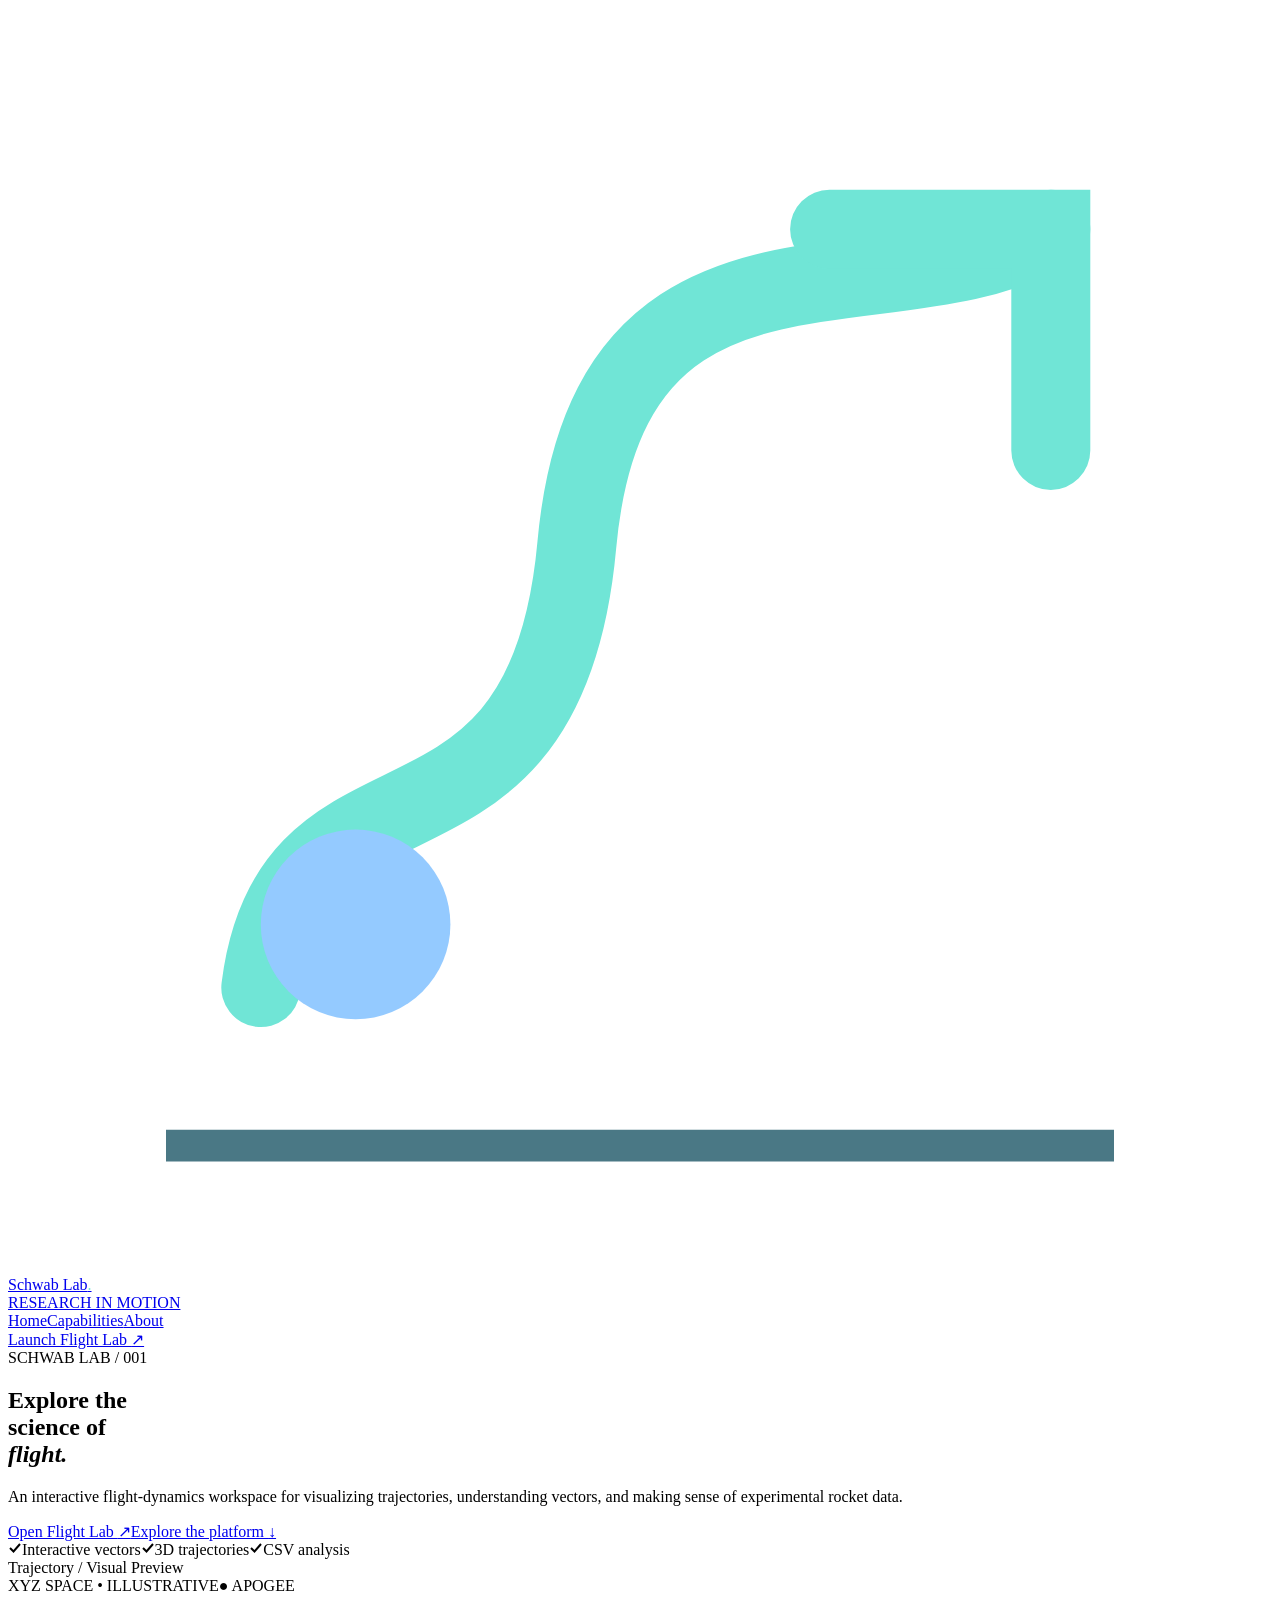
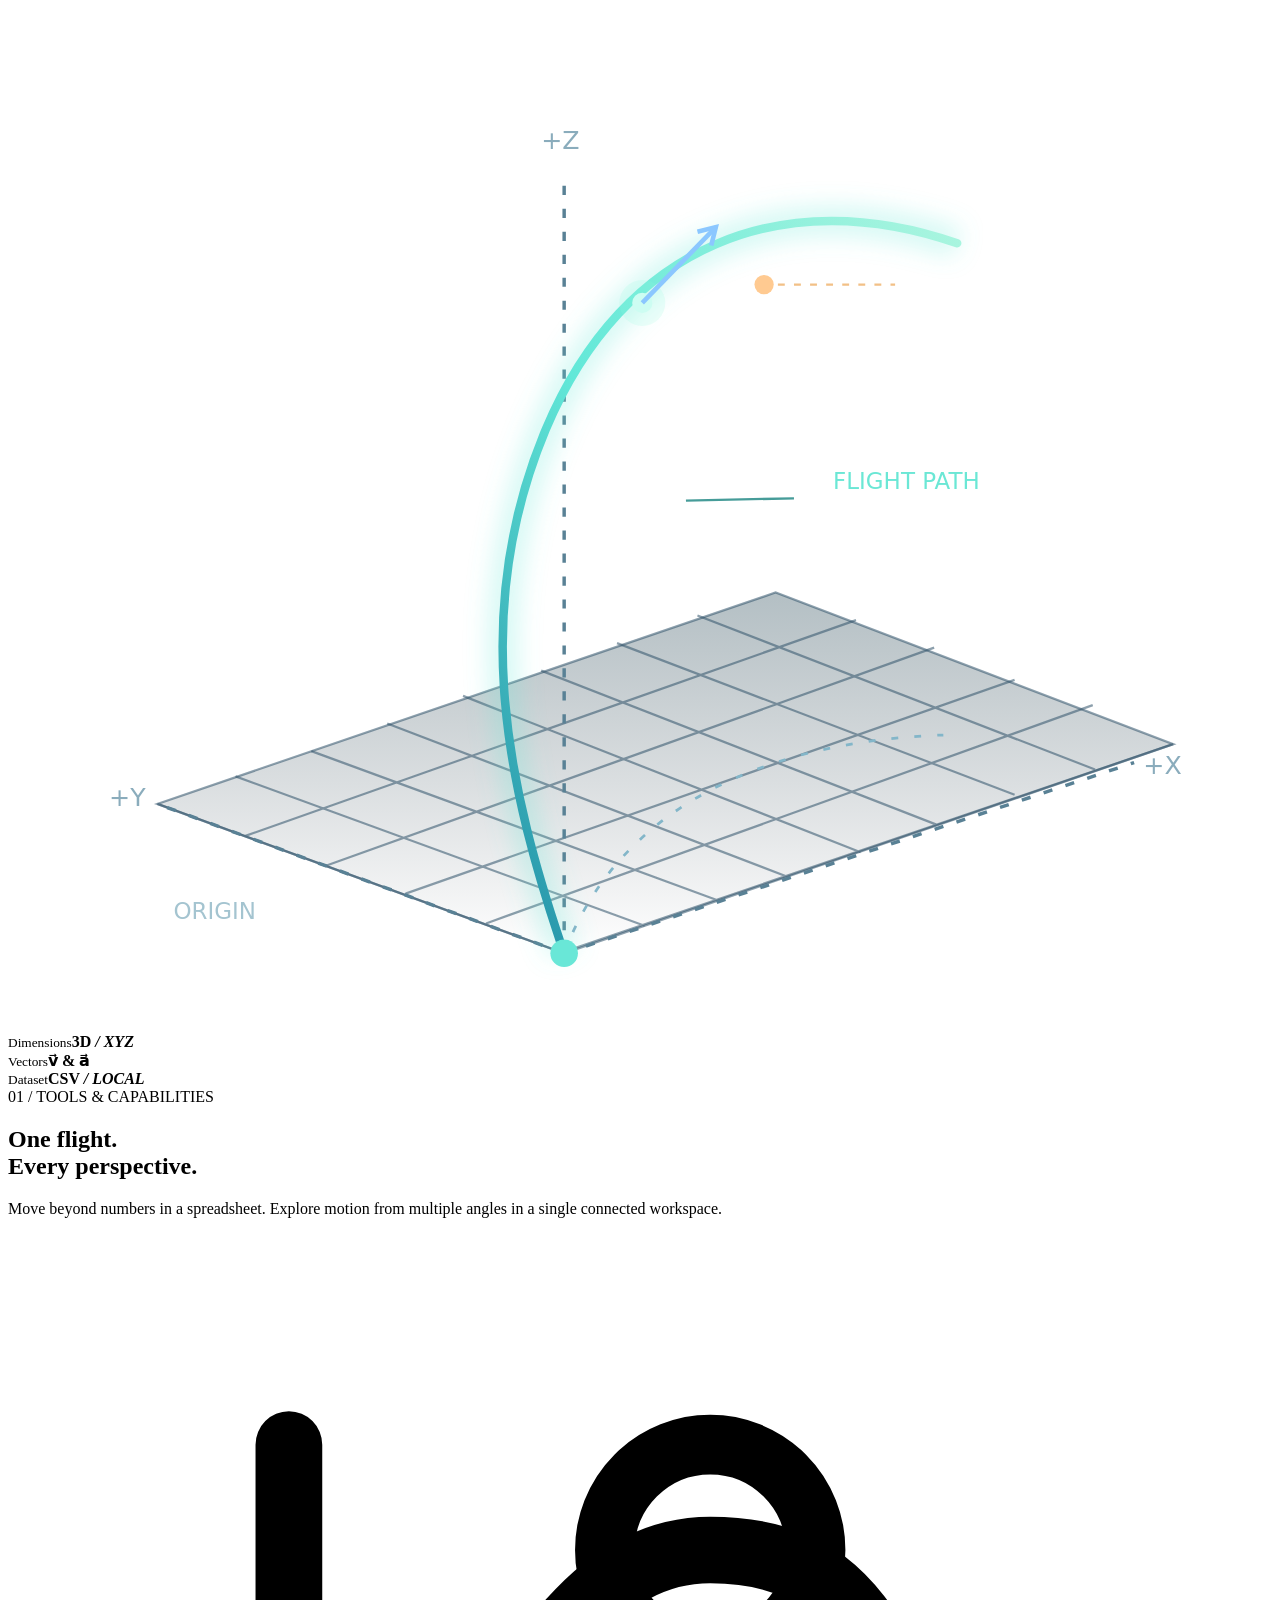
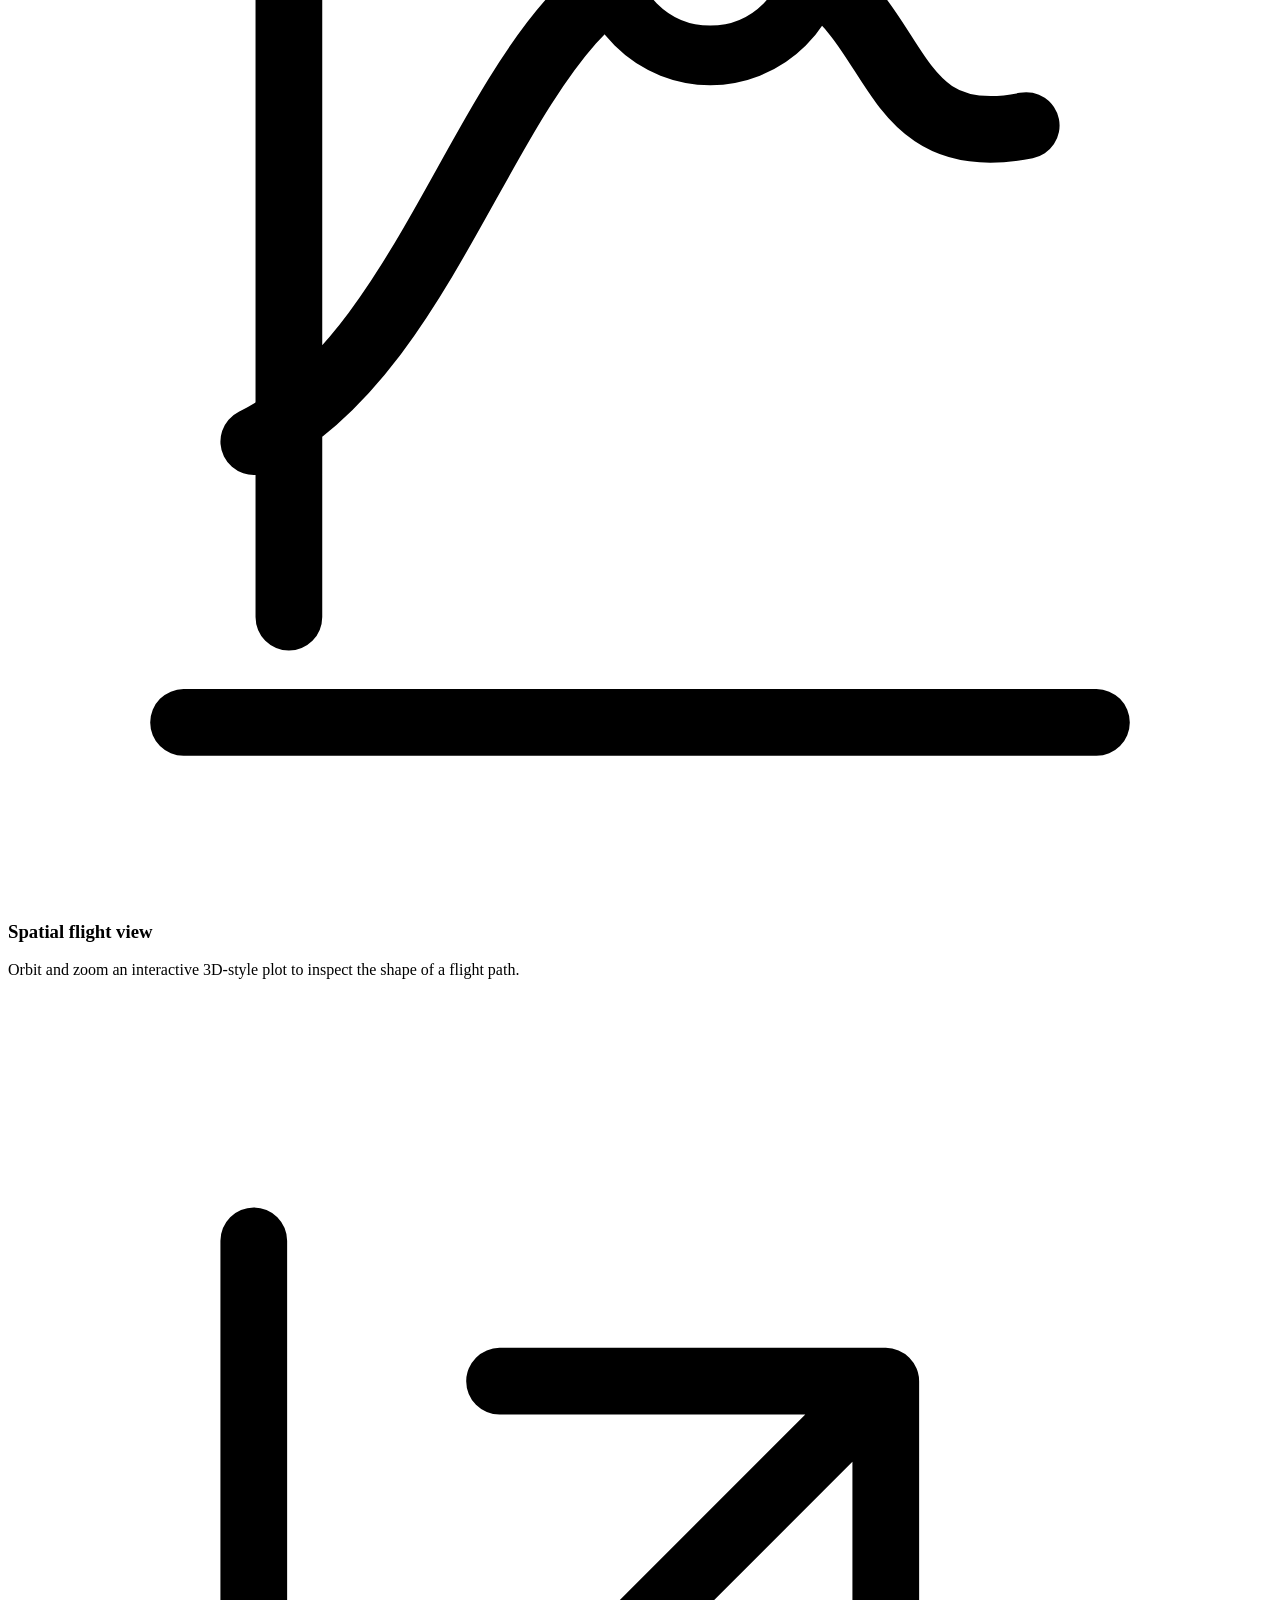
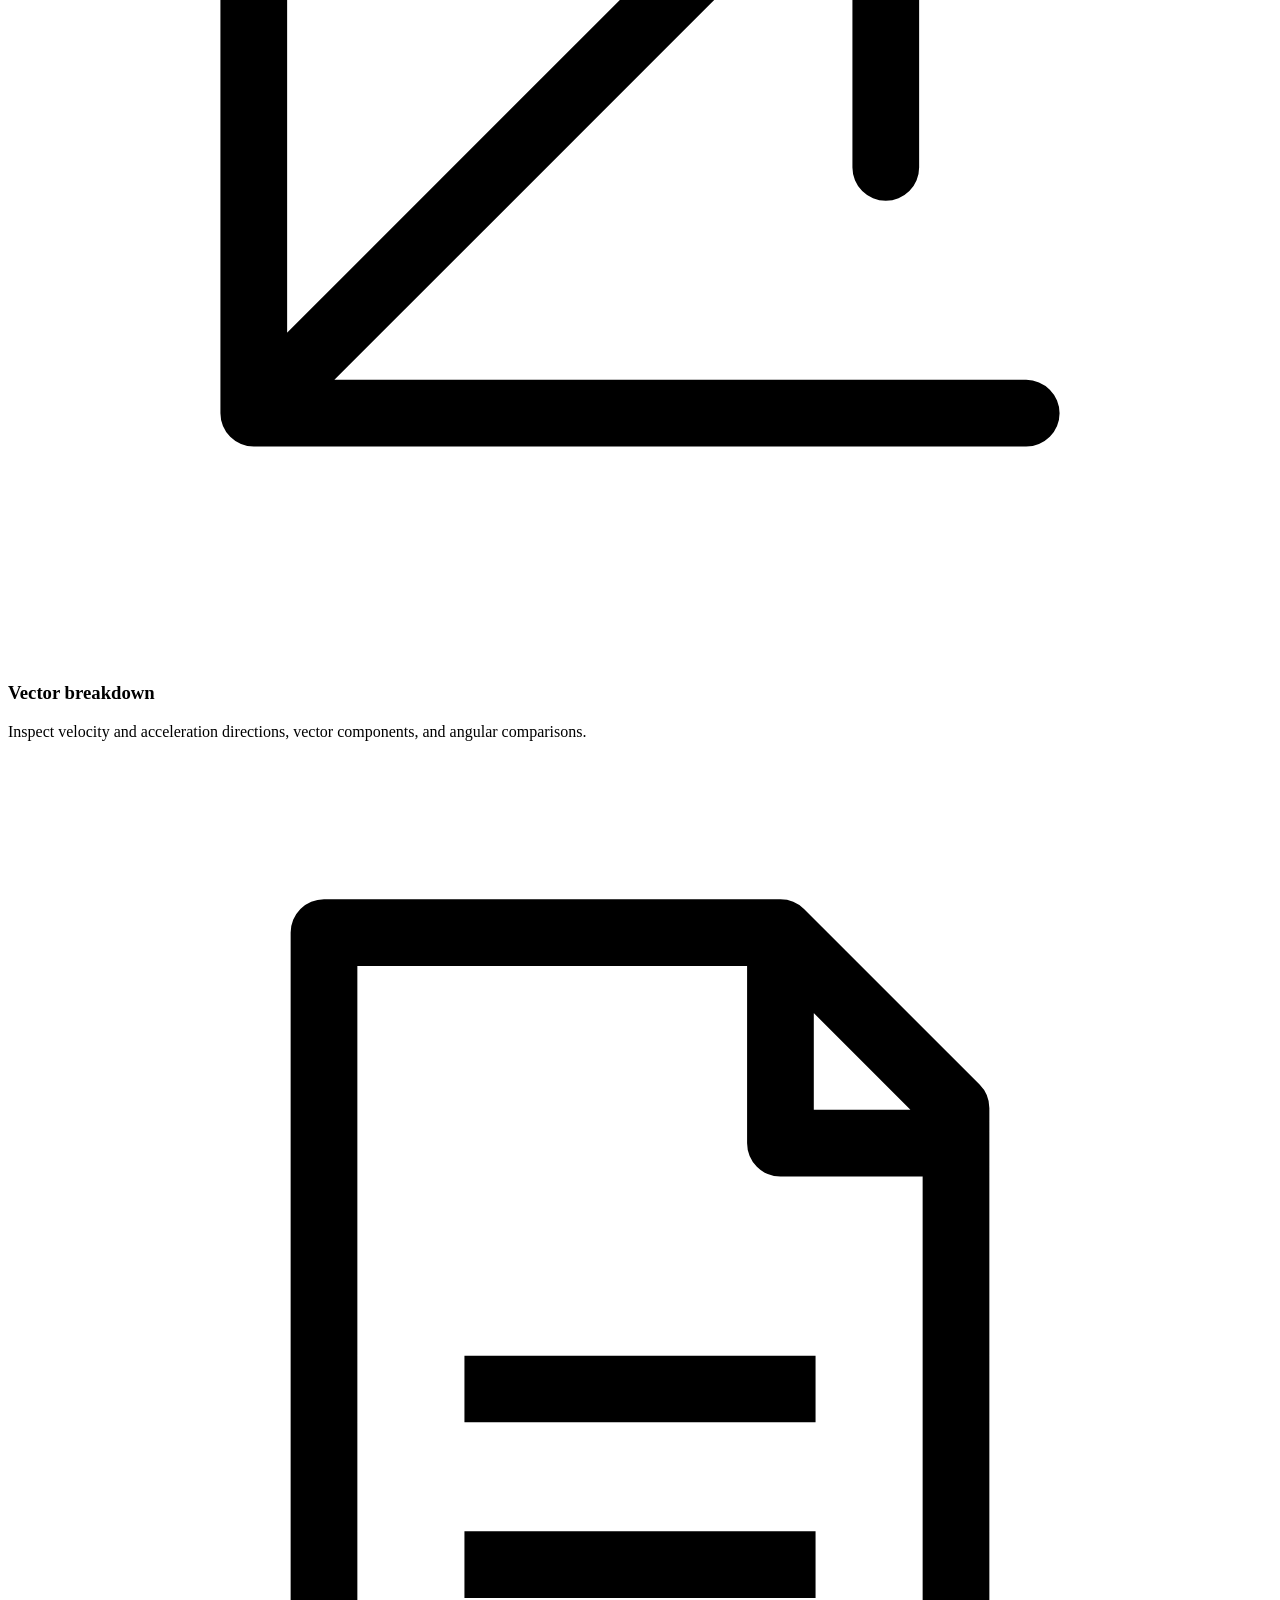
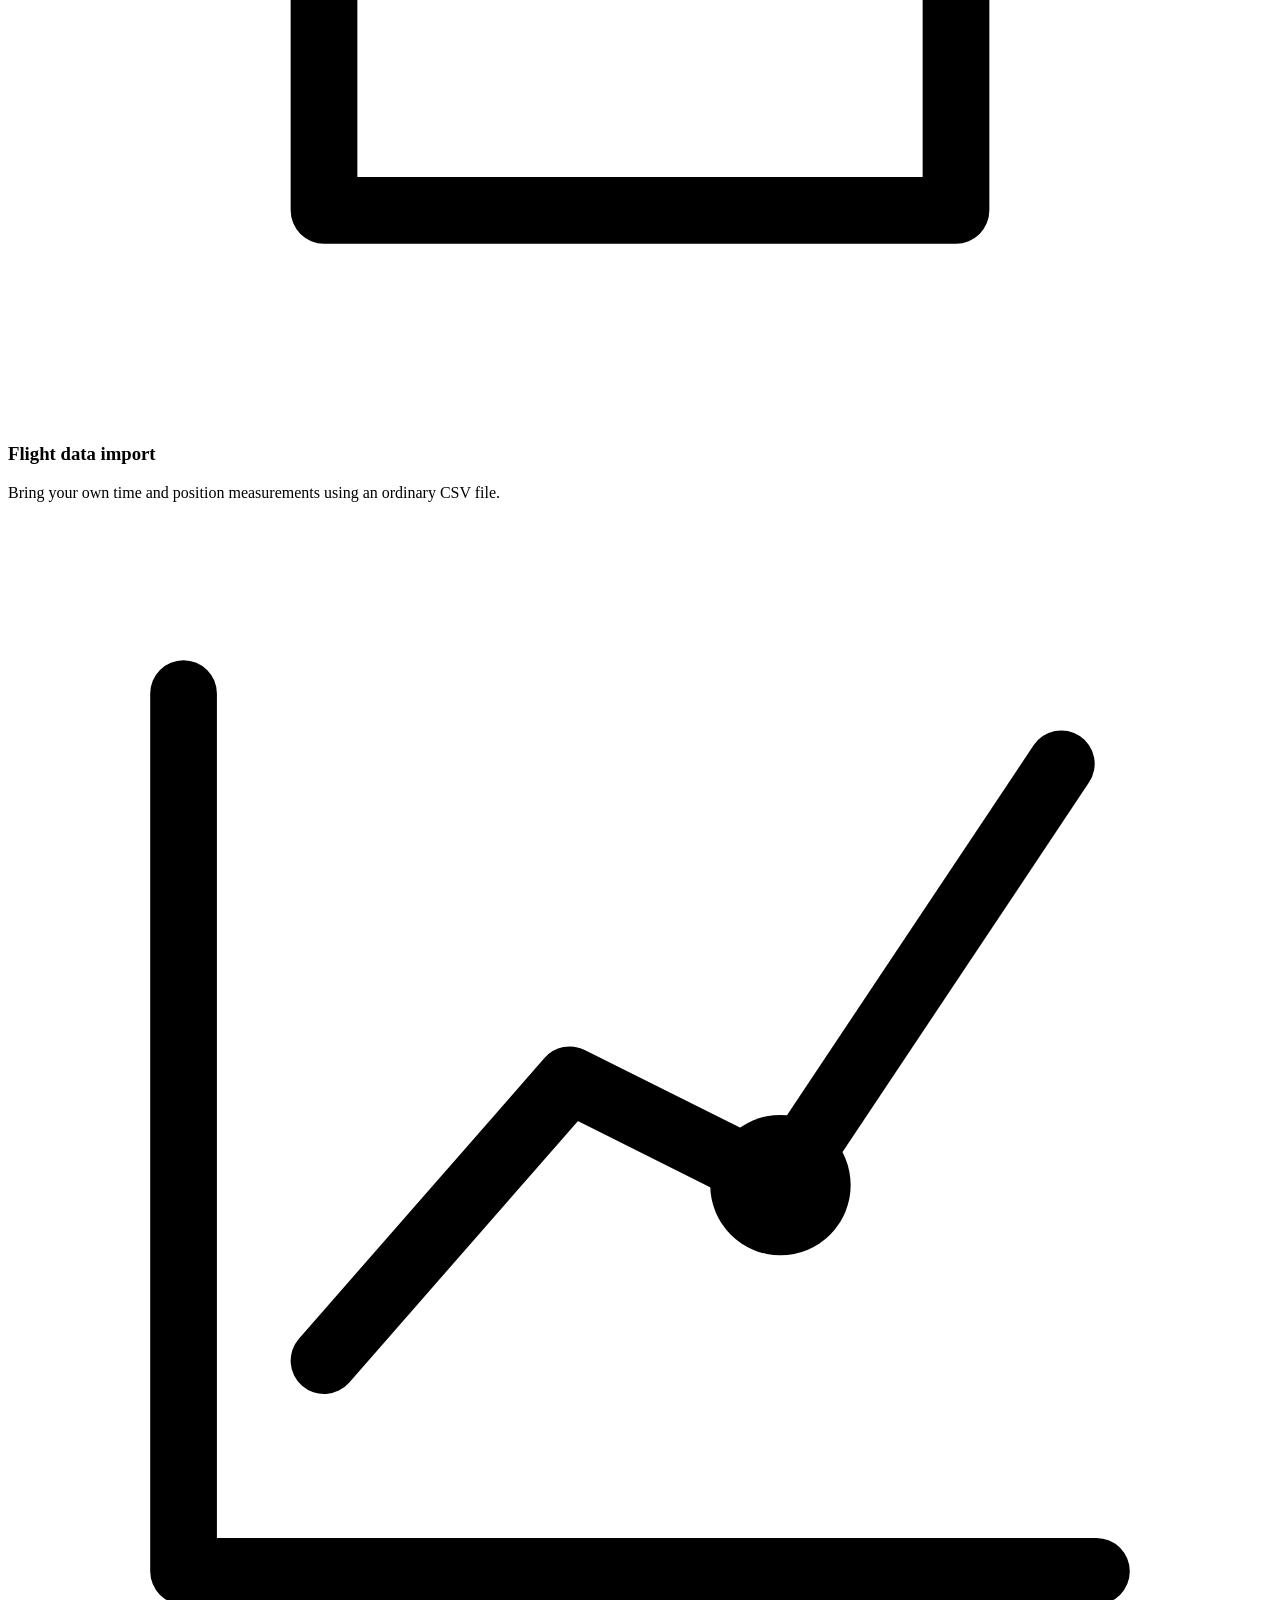
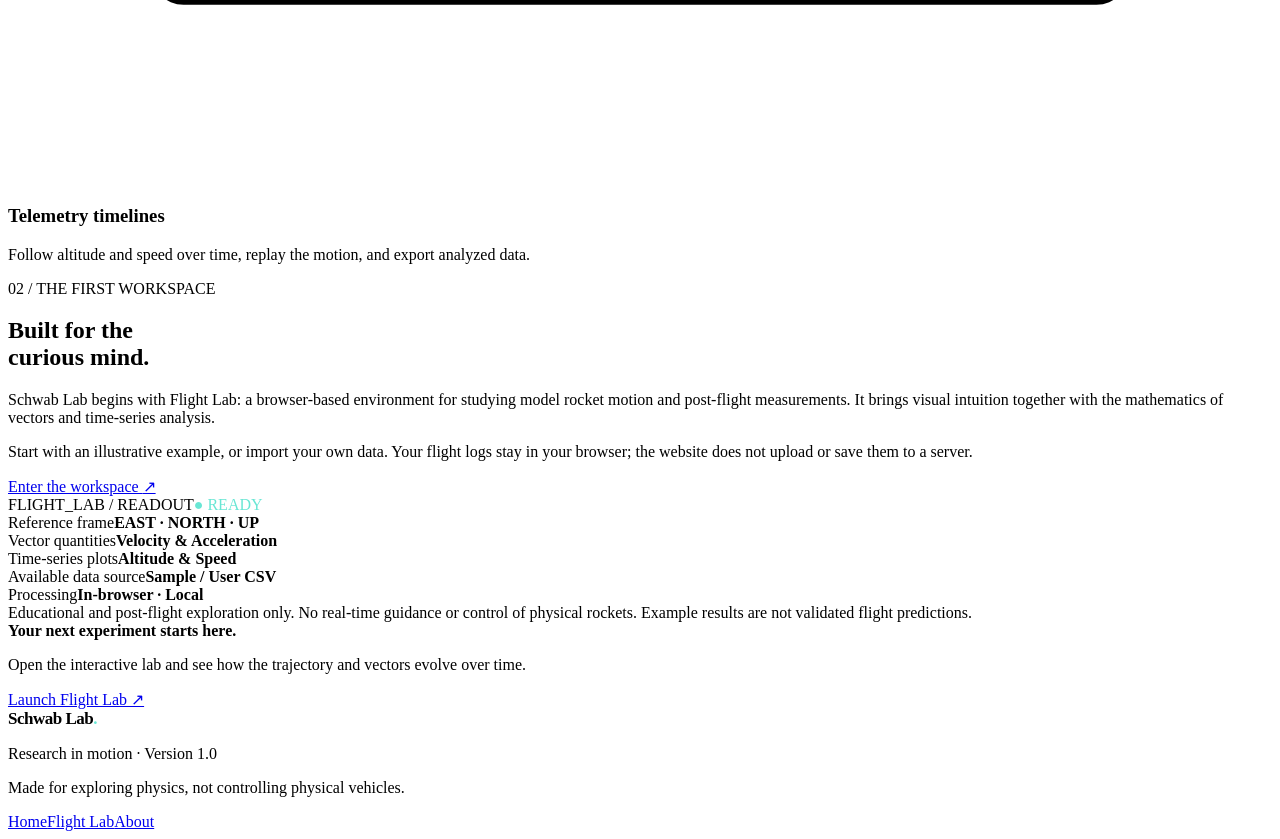
==== index.html @ 9c58c927 "Initialize Schwab Lab website" ====
<!doctype html>
<html lang="en">
<head>
<meta charset="utf-8">
<meta name="viewport" content="width=device-width, initial-scale=1">
<meta name="theme-color" content="#080f1a">
<meta name="description" content="Schwab Lab is an interactive, browser-based workspace for exploring rocket trajectories, vector analysis, and flight data.">
<title>Schwab Lab — Research in Motion</title>
<link rel="stylesheet" href="assets/css/home.css">
<link rel="icon" type="image/svg+xml" href="assets/icons/favicon.svg">
</head>
<body>
<header class="site-nav"><div class="wrap nav-inner">
<a class="brand" href="index.html" aria-label="Schwab Lab home"><span class="mark"><svg viewBox="0 0 40 40" aria-hidden="true" fill="none"><path d="M8 31 C9 23,17 28,18 17 S28 10,33 7" stroke="#70e5d6" stroke-width="2.5" stroke-linecap="round"/><path d="M26 7h7v7" stroke="#70e5d6" stroke-width="2.5" stroke-linecap="round"/><circle cx="11" cy="29" r="3" fill="#94caff"/><path d="M5 36h30" stroke="#4a7885" stroke-width="1"/></svg></span><span><div class="brand-name">Schwab Lab<span style="color:#6fe2d7">.</span></div><div class="brand-tag">RESEARCH IN MOTION</div></span></a>
<nav class="navlinks" aria-label="Main navigation"><a href="index.html" class="active" aria-current="page">Home</a><a href="#features">Capabilities</a><a href="#about">About</a></nav>
<a class="btn btn-primary navcta" href="lab.html">Launch Flight Lab <span aria-hidden="true">↗</span></a>
</div></header>
<main>
<section class="wrap hero">
<div><div class="overline">SCHWAB LAB / 001</div><h1>Explore the<br>science of<br><em>flight.</em></h1><p class="lead">An interactive flight-dynamics workspace for visualizing trajectories, understanding vectors, and making sense of experimental rocket data.</p><div class="hero-actions"><a class="btn btn-primary" href="lab.html">Open Flight Lab <span aria-hidden="true">↗</span></a><a class="btn btn-secondary" href="#features">Explore the platform <span aria-hidden="true">↓</span></a></div><div class="microline"><span><svg width="14" height="14" viewBox="0 0 14 14" fill="none" aria-hidden="true"><path d="m2 7 3.5 3.5L12 3" stroke="currentColor" stroke-width="2"/></svg>Interactive vectors</span><span><svg width="14" height="14" viewBox="0 0 14 14" fill="none" aria-hidden="true"><path d="m2 7 3.5 3.5L12 3" stroke="currentColor" stroke-width="2"/></svg>3D trajectories</span><span><svg width="14" height="14" viewBox="0 0 14 14" fill="none" aria-hidden="true"><path d="m2 7 3.5 3.5L12 3" stroke="currentColor" stroke-width="2"/></svg>CSV analysis</span></div></div>
<div style="position:relative"><div class="viz-outline"></div><div class="viz-card"><div class="viz-top"><span>Trajectory / Visual Preview</span><span class="lights" aria-label="Illustration"><i></i><i></i><i></i></span></div>
<div class="viz-stage"><span class="stage-label">XYZ SPACE • ILLUSTRATIVE</span><span class="apogee-flag">● APOGEE</span>
<svg viewBox="0 0 550 450" role="img" aria-label="Illustrative 3D-style rocket trajectory plotted above an isometric grid">
<defs><linearGradient id="track" x1="0" y1="1" x2="1" y2="0"><stop stop-color="#218da6"/><stop offset=".47" stop-color="#62e8d8"/><stop offset="1" stop-color="#aaf5df"/></linearGradient><linearGradient id="fade" x1="0" y1="0" x2="0" y2="1"><stop stop-color="#133847" stop-opacity=".32"/><stop offset="1" stop-color="#071723" stop-opacity="0"/></linearGradient><filter id="glow"><feGaussianBlur stdDeviation="5"/></filter></defs>
<g stroke="#31536a" stroke-opacity=".55" stroke-width="1"><path d="M65 352 242 417 507 326 334 260Z" fill="url(#fade)"/><path d="M103 366 369 272M138 379 403 284M173 391 438 298M208 404 472 309M240 417 507 326M65 352 242 417M99 340 277 405M132 329 309 394M165 317 340 384M198 305 371 373M232 294 404 361M265 282 438 348M300 270 473 337"/></g>
<g fill="none" stroke-width="1.5" stroke-dasharray="4 6"><path d="M242 417V78" stroke="#598195"/><path d="M242 417 490 334" stroke="#598195"/><path d="M242 417 65 352" stroke="#598195"/></g><g fill="#8aacbc" font-size="11" font-family="system-ui"><text x="232" y="67">+Z</text><text x="494" y="339">+X</text><text x="44" y="353">+Y</text></g>
<path d="M242 417 C218 347,200 270,234 189 S338 82,413 108" fill="none" stroke="#65e7d5" stroke-opacity=".27" stroke-width="13" filter="url(#glow)"/><path id="flight-path" d="M242 417 C218 347,200 270,234 189 S338 82,413 108" fill="none" stroke="url(#track)" stroke-width="3.7" stroke-linecap="round"/><path d="M242 417 C263 360,320 325,407 322" fill="none" stroke="#83b6c9" stroke-dasharray="3 7" stroke-width="1.2"/><circle cx="242" cy="417" r="6" fill="#69e7d7"/>
<path d="M328 126 386 126" stroke="#f2c086" stroke-dasharray="3 4"/><circle cx="329" cy="126" r="4.2" fill="#ffca91"/>
<g class="pulse"><circle cx="276" cy="134" r="10" fill="#8ef5db" fill-opacity=".17"/><circle cx="276" cy="134" r="4.4" fill="#cdfdf2"/><path d="M276 134 308 101" stroke="#8bc7ff" stroke-width="2"/><path d="m300 103 8 -2 -2 8" fill="none" stroke="#8bc7ff" stroke-width="2"/></g>
<g font-family="system-ui" fill="#a4c4d0" font-size="10"><text x="72" y="402">ORIGIN</text><text x="359" y="215" fill="#6be7d5">FLIGHT PATH</text><path d="M342 219 295 220" stroke="#469c99" stroke-width="1"/></g>
</svg></div><div class="viz-bottom"><div class="viz-stat"><small>Dimensions</small><strong>3D <i>/ XYZ</i></strong></div><div class="viz-stat"><small>Vectors</small><strong>v⃗ &amp; a⃗</strong></div><div class="viz-stat"><small>Dataset</small><strong>CSV <i>/ LOCAL</i></strong></div></div></div></div>
</section>
<section class="features" id="features"><div class="wrap"><div class="section-head"><div><span class="kicker">01 / TOOLS & CAPABILITIES</span><h2>One flight.<br>Every perspective.</h2></div><p class="section-explain">Move beyond numbers in a spreadsheet. Explore motion from multiple angles in a single connected workspace.</p></div>
<div class="feature-grid">
<article class="feature"><svg viewBox="0 0 36 36" fill="none" aria-hidden="true"><path d="M5 31h26M8 28V6M7 23c6-3 7-14 13-14s4 6 9 5" stroke="currentColor" stroke-width="1.9" stroke-linecap="round"/><circle cx="20" cy="9" r="3" stroke="currentColor" stroke-width="1.7"/></svg><h3>Spatial flight view</h3><p>Orbit and zoom an interactive 3D-style plot to inspect the shape of a flight path.</p></article>
<article class="feature"><svg viewBox="0 0 36 36" fill="none" aria-hidden="true"><path d="M7 29 25 11m0 0v11m0-11H14M7 7v22h22" stroke="currentColor" stroke-width="1.9" stroke-linecap="round" stroke-linejoin="round"/></svg><h3>Vector breakdown</h3><p>Inspect velocity and acceleration directions, vector components, and angular comparisons.</p></article>
<article class="feature"><svg viewBox="0 0 36 36" fill="none" aria-hidden="true"><path d="M9 5h13l5 5v20H9zM22 5v6h5M13 18h10M13 23h10" stroke="currentColor" stroke-width="1.9" stroke-linejoin="round"/></svg><h3>Flight data import</h3><p>Bring your own time and position measurements using an ordinary CSV file.</p></article>
<article class="feature"><svg viewBox="0 0 36 36" fill="none" aria-hidden="true"><path d="M5 30V5m0 25h26M9 24l7-8 6 3 8-12" stroke="currentColor" stroke-width="1.9" stroke-linecap="round" stroke-linejoin="round"/><circle cx="22" cy="19" r="2" fill="currentColor"/></svg><h3>Telemetry timelines</h3><p>Follow altitude and speed over time, replay the motion, and export analyzed data.</p></article>
</div></div></section>
<section class="module" id="about"><div class="wrap module-inner"><div><span class="kicker">02 / THE FIRST WORKSPACE</span><h2>Built for the<br>curious mind.</h2><p>Schwab Lab begins with Flight Lab: a browser-based environment for studying model rocket motion and post-flight measurements. It brings visual intuition together with the mathematics of vectors and time-series analysis.</p><p>Start with an illustrative example, or import your own data. Your flight logs stay in your browser; the website does not upload or save them to a server.</p><a class="btn btn-primary" href="lab.html">Enter the workspace <span aria-hidden="true">↗</span></a></div><div class="codecard"><div class="codehead"><span>FLIGHT_LAB / READOUT</span><span style="color:#69e6d4">● READY</span></div><div class="code-body"><div class="code-row"><span>Reference frame</span><b>EAST · NORTH · UP</b></div><div class="code-row"><span>Vector quantities</span><b class="blue">Velocity &amp; Acceleration</b></div><div class="code-row"><span>Time-series plots</span><b class="cyan">Altitude &amp; Speed</b></div><div class="code-row"><span>Available data source</span><b>Sample / User CSV</b></div><div class="code-row"><span>Processing</span><b>In-browser · Local</b></div><div class="tiny">Educational and post-flight exploration only. No real-time guidance or control of physical rockets. Example results are not validated flight predictions.</div></div></div></div></section>
<div class="wrap"><div class="banner"><div><strong>Your next experiment starts here.</strong><p>Open the interactive lab and see how the trajectory and vectors evolve over time.</p></div><a href="lab.html" class="btn btn-primary">Launch Flight Lab ↗</a></div></div>
</main>
<footer class="footer"><div class="wrap foot-inner"><div><div style="font-size:17px;font-weight:850;letter-spacing:-.5px">Schwab Lab<span style="color:#67e9d7">.</span></div><p>Research in motion · Version 1.0</p><p>Made for exploring physics, not controlling physical vehicles.</p></div><div class="foot-links"><a href="index.html">Home</a><a href="lab.html">Flight Lab</a><a href="#about">About</a></div></div></footer>
</body>
</html>
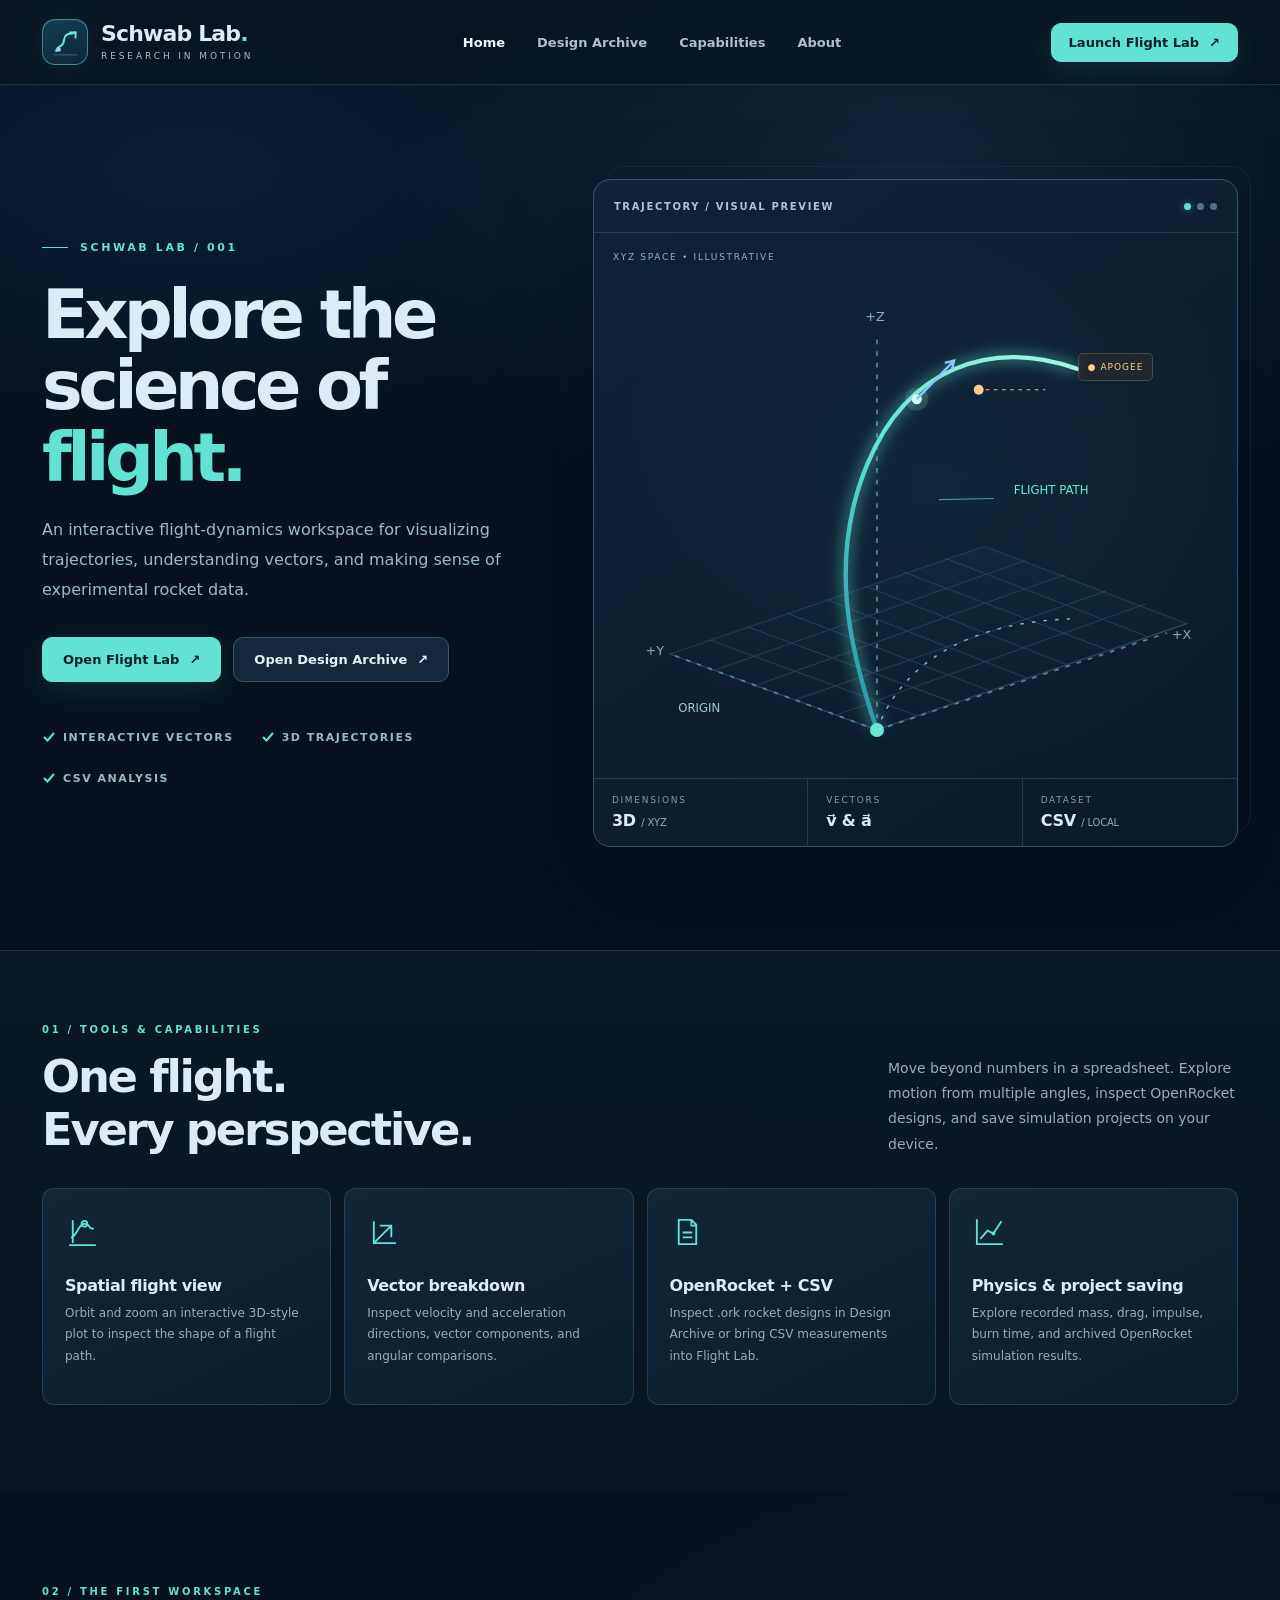
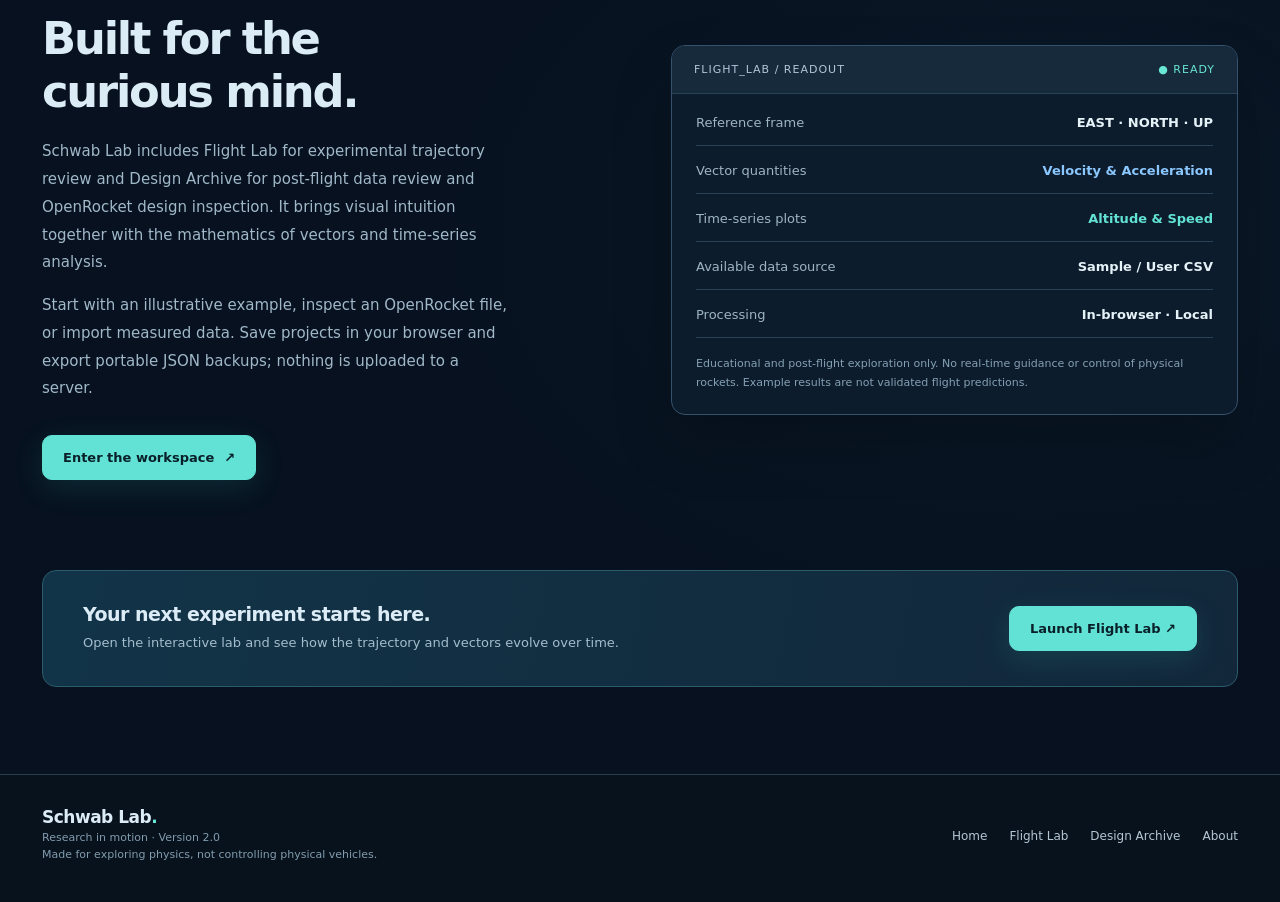
==== commit 7ced4af9: "Integrate Design Archive and local flight saves: index.html" ====
--- a/index.html
+++ b/index.html
@@ -12,12 +12,12 @@
 <body>
 <header class="site-nav"><div class="wrap nav-inner">
 <a class="brand" href="index.html" aria-label="Schwab Lab home"><span class="mark"><svg viewBox="0 0 40 40" aria-hidden="true" fill="none"><path d="M8 31 C9 23,17 28,18 17 S28 10,33 7" stroke="#70e5d6" stroke-width="2.5" stroke-linecap="round"/><path d="M26 7h7v7" stroke="#70e5d6" stroke-width="2.5" stroke-linecap="round"/><circle cx="11" cy="29" r="3" fill="#94caff"/><path d="M5 36h30" stroke="#4a7885" stroke-width="1"/></svg></span><span><div class="brand-name">Schwab Lab<span style="color:#6fe2d7">.</span></div><div class="brand-tag">RESEARCH IN MOTION</div></span></a>
-<nav class="navlinks" aria-label="Main navigation"><a href="index.html" class="active" aria-current="page">Home</a><a href="#features">Capabilities</a><a href="#about">About</a></nav>
+<nav class="navlinks" aria-label="Main navigation"><a href="index.html" class="active" aria-current="page">Home</a><a href="physics.html">Design Archive</a><a href="#features">Capabilities</a><a href="#about">About</a></nav>
 <a class="btn btn-primary navcta" href="lab.html">Launch Flight Lab <span aria-hidden="true">↗</span></a>
 </div></header>
 <main>
 <section class="wrap hero">
-<div><div class="overline">SCHWAB LAB / 001</div><h1>Explore the<br>science of<br><em>flight.</em></h1><p class="lead">An interactive flight-dynamics workspace for visualizing trajectories, understanding vectors, and making sense of experimental rocket data.</p><div class="hero-actions"><a class="btn btn-primary" href="lab.html">Open Flight Lab <span aria-hidden="true">↗</span></a><a class="btn btn-secondary" href="#features">Explore the platform <span aria-hidden="true">↓</span></a></div><div class="microline"><span><svg width="14" height="14" viewBox="0 0 14 14" fill="none" aria-hidden="true"><path d="m2 7 3.5 3.5L12 3" stroke="currentColor" stroke-width="2"/></svg>Interactive vectors</span><span><svg width="14" height="14" viewBox="0 0 14 14" fill="none" aria-hidden="true"><path d="m2 7 3.5 3.5L12 3" stroke="currentColor" stroke-width="2"/></svg>3D trajectories</span><span><svg width="14" height="14" viewBox="0 0 14 14" fill="none" aria-hidden="true"><path d="m2 7 3.5 3.5L12 3" stroke="currentColor" stroke-width="2"/></svg>CSV analysis</span></div></div>
+<div><div class="overline">SCHWAB LAB / 001</div><h1>Explore the<br>science of<br><em>flight.</em></h1><p class="lead">An interactive flight-dynamics workspace for visualizing trajectories, understanding vectors, and making sense of experimental rocket data.</p><div class="hero-actions"><a class="btn btn-primary" href="lab.html">Open Flight Lab <span aria-hidden="true">↗</span></a><a class="btn btn-secondary" href="physics.html">Open Design Archive <span aria-hidden="true">↗</span></a></div><div class="microline"><span><svg width="14" height="14" viewBox="0 0 14 14" fill="none" aria-hidden="true"><path d="m2 7 3.5 3.5L12 3" stroke="currentColor" stroke-width="2"/></svg>Interactive vectors</span><span><svg width="14" height="14" viewBox="0 0 14 14" fill="none" aria-hidden="true"><path d="m2 7 3.5 3.5L12 3" stroke="currentColor" stroke-width="2"/></svg>3D trajectories</span><span><svg width="14" height="14" viewBox="0 0 14 14" fill="none" aria-hidden="true"><path d="m2 7 3.5 3.5L12 3" stroke="currentColor" stroke-width="2"/></svg>CSV analysis</span></div></div>
 <div style="position:relative"><div class="viz-outline"></div><div class="viz-card"><div class="viz-top"><span>Trajectory / Visual Preview</span><span class="lights" aria-label="Illustration"><i></i><i></i><i></i></span></div>
 <div class="viz-stage"><span class="stage-label">XYZ SPACE • ILLUSTRATIVE</span><span class="apogee-flag">● APOGEE</span>
 <svg viewBox="0 0 550 450" role="img" aria-label="Illustrative 3D-style rocket trajectory plotted above an isometric grid">
@@ -30,16 +30,16 @@
 <g font-family="system-ui" fill="#a4c4d0" font-size="10"><text x="72" y="402">ORIGIN</text><text x="359" y="215" fill="#6be7d5">FLIGHT PATH</text><path d="M342 219 295 220" stroke="#469c99" stroke-width="1"/></g>
 </svg></div><div class="viz-bottom"><div class="viz-stat"><small>Dimensions</small><strong>3D <i>/ XYZ</i></strong></div><div class="viz-stat"><small>Vectors</small><strong>v⃗ &amp; a⃗</strong></div><div class="viz-stat"><small>Dataset</small><strong>CSV <i>/ LOCAL</i></strong></div></div></div></div>
 </section>
-<section class="features" id="features"><div class="wrap"><div class="section-head"><div><span class="kicker">01 / TOOLS & CAPABILITIES</span><h2>One flight.<br>Every perspective.</h2></div><p class="section-explain">Move beyond numbers in a spreadsheet. Explore motion from multiple angles in a single connected workspace.</p></div>
+<section class="features" id="features"><div class="wrap"><div class="section-head"><div><span class="kicker">01 / TOOLS & CAPABILITIES</span><h2>One flight.<br>Every perspective.</h2></div><p class="section-explain">Move beyond numbers in a spreadsheet. Explore motion from multiple angles, inspect OpenRocket designs, and save simulation projects on your device.</p></div>
 <div class="feature-grid">
 <article class="feature"><svg viewBox="0 0 36 36" fill="none" aria-hidden="true"><path d="M5 31h26M8 28V6M7 23c6-3 7-14 13-14s4 6 9 5" stroke="currentColor" stroke-width="1.9" stroke-linecap="round"/><circle cx="20" cy="9" r="3" stroke="currentColor" stroke-width="1.7"/></svg><h3>Spatial flight view</h3><p>Orbit and zoom an interactive 3D-style plot to inspect the shape of a flight path.</p></article>
 <article class="feature"><svg viewBox="0 0 36 36" fill="none" aria-hidden="true"><path d="M7 29 25 11m0 0v11m0-11H14M7 7v22h22" stroke="currentColor" stroke-width="1.9" stroke-linecap="round" stroke-linejoin="round"/></svg><h3>Vector breakdown</h3><p>Inspect velocity and acceleration directions, vector components, and angular comparisons.</p></article>
-<article class="feature"><svg viewBox="0 0 36 36" fill="none" aria-hidden="true"><path d="M9 5h13l5 5v20H9zM22 5v6h5M13 18h10M13 23h10" stroke="currentColor" stroke-width="1.9" stroke-linejoin="round"/></svg><h3>Flight data import</h3><p>Bring your own time and position measurements using an ordinary CSV file.</p></article>
-<article class="feature"><svg viewBox="0 0 36 36" fill="none" aria-hidden="true"><path d="M5 30V5m0 25h26M9 24l7-8 6 3 8-12" stroke="currentColor" stroke-width="1.9" stroke-linecap="round" stroke-linejoin="round"/><circle cx="22" cy="19" r="2" fill="currentColor"/></svg><h3>Telemetry timelines</h3><p>Follow altitude and speed over time, replay the motion, and export analyzed data.</p></article>
+<article class="feature"><svg viewBox="0 0 36 36" fill="none" aria-hidden="true"><path d="M9 5h13l5 5v20H9zM22 5v6h5M13 18h10M13 23h10" stroke="currentColor" stroke-width="1.9" stroke-linejoin="round"/></svg><h3>OpenRocket + CSV</h3><p>Inspect .ork rocket designs in Design Archive or bring CSV measurements into Flight Lab.</p></article>
+<article class="feature"><svg viewBox="0 0 36 36" fill="none" aria-hidden="true"><path d="M5 30V5m0 25h26M9 24l7-8 6 3 8-12" stroke="currentColor" stroke-width="1.9" stroke-linecap="round" stroke-linejoin="round"/><circle cx="22" cy="19" r="2" fill="currentColor"/></svg><h3>Physics &amp; project saving</h3><p>Explore recorded mass, drag, impulse, burn time, and archived OpenRocket simulation results.</p></article>
 </div></div></section>
-<section class="module" id="about"><div class="wrap module-inner"><div><span class="kicker">02 / THE FIRST WORKSPACE</span><h2>Built for the<br>curious mind.</h2><p>Schwab Lab begins with Flight Lab: a browser-based environment for studying model rocket motion and post-flight measurements. It brings visual intuition together with the mathematics of vectors and time-series analysis.</p><p>Start with an illustrative example, or import your own data. Your flight logs stay in your browser; the website does not upload or save them to a server.</p><a class="btn btn-primary" href="lab.html">Enter the workspace <span aria-hidden="true">↗</span></a></div><div class="codecard"><div class="codehead"><span>FLIGHT_LAB / READOUT</span><span style="color:#69e6d4">● READY</span></div><div class="code-body"><div class="code-row"><span>Reference frame</span><b>EAST · NORTH · UP</b></div><div class="code-row"><span>Vector quantities</span><b class="blue">Velocity &amp; Acceleration</b></div><div class="code-row"><span>Time-series plots</span><b class="cyan">Altitude &amp; Speed</b></div><div class="code-row"><span>Available data source</span><b>Sample / User CSV</b></div><div class="code-row"><span>Processing</span><b>In-browser · Local</b></div><div class="tiny">Educational and post-flight exploration only. No real-time guidance or control of physical rockets. Example results are not validated flight predictions.</div></div></div></div></section>
+<section class="module" id="about"><div class="wrap module-inner"><div><span class="kicker">02 / THE FIRST WORKSPACE</span><h2>Built for the<br>curious mind.</h2><p>Schwab Lab includes Flight Lab for experimental trajectory review and Design Archive for post-flight data review and OpenRocket design inspection. It brings visual intuition together with the mathematics of vectors and time-series analysis.</p><p>Start with an illustrative example, inspect an OpenRocket file, or import measured data. Save projects in your browser and export portable JSON backups; nothing is uploaded to a server.</p><a class="btn btn-primary" href="lab.html">Enter the workspace <span aria-hidden="true">↗</span></a></div><div class="codecard"><div class="codehead"><span>FLIGHT_LAB / READOUT</span><span style="color:#69e6d4">● READY</span></div><div class="code-body"><div class="code-row"><span>Reference frame</span><b>EAST · NORTH · UP</b></div><div class="code-row"><span>Vector quantities</span><b class="blue">Velocity &amp; Acceleration</b></div><div class="code-row"><span>Time-series plots</span><b class="cyan">Altitude &amp; Speed</b></div><div class="code-row"><span>Available data source</span><b>Sample / User CSV</b></div><div class="code-row"><span>Processing</span><b>In-browser · Local</b></div><div class="tiny">Educational and post-flight exploration only. No real-time guidance or control of physical rockets. Example results are not validated flight predictions.</div></div></div></div></section>
 <div class="wrap"><div class="banner"><div><strong>Your next experiment starts here.</strong><p>Open the interactive lab and see how the trajectory and vectors evolve over time.</p></div><a href="lab.html" class="btn btn-primary">Launch Flight Lab ↗</a></div></div>
 </main>
-<footer class="footer"><div class="wrap foot-inner"><div><div style="font-size:17px;font-weight:850;letter-spacing:-.5px">Schwab Lab<span style="color:#67e9d7">.</span></div><p>Research in motion · Version 1.0</p><p>Made for exploring physics, not controlling physical vehicles.</p></div><div class="foot-links"><a href="index.html">Home</a><a href="lab.html">Flight Lab</a><a href="#about">About</a></div></div></footer>
+<footer class="footer"><div class="wrap foot-inner"><div><div style="font-size:17px;font-weight:850;letter-spacing:-.5px">Schwab Lab<span style="color:#67e9d7">.</span></div><p>Research in motion · Version 2.0</p><p>Made for exploring physics, not controlling physical vehicles.</p></div><div class="foot-links"><a href="index.html">Home</a><a href="lab.html">Flight Lab</a><a href="physics.html">Design Archive</a><a href="#about">About</a></div></div></footer>
 </body>
 </html>
--- a/assets/css/home.css
+++ b/assets/css/home.css
@@ -0,0 +1,2 @@
+:root{color-scheme:dark;--bg:#07111f;--bg2:#0b1929;--panel:#101f31;--line:rgba(151,186,210,.18);--ice:#dcecf7;--muted:#8da9bd;--cyan:#62e2d4;--sky:#8bc7ff;--orange:#ffca91}
+*{box-sizing:border-box}html{scroll-behavior:smooth}body{margin:0;color:var(--ice);background:var(--bg);font-family:Inter,ui-sans-serif,system-ui,-apple-system,BlinkMacSystemFont,"Segoe UI",sans-serif;-webkit-font-smoothing:antialiased}body::before{content:"";position:absolute;inset:0 0 auto;height:890px;pointer-events:none;background:radial-gradient(ellipse 53% 54% at 71% 20%,#15334a9c,transparent 78%),radial-gradient(ellipse 58% 40% at 15% 19%,#0d294a8a,transparent 75%)}a{color:inherit;text-decoration:none}button{font:inherit}.wrap{max-width:1260px;padding:0 32px;margin:auto;position:relative}.site-nav{border-bottom:1px solid var(--line);height:85px;display:flex;align-items:center;position:relative;z-index:5;background:#081421bf;backdrop-filter:blur(16px)}.nav-inner{display:flex;align-items:center;justify-content:space-between;gap:25px;width:100%}.brand{display:inline-flex;align-items:center;gap:13px;min-width:max-content}.mark{width:46px;height:46px;border:1px solid #6be9d97d;background:linear-gradient(155deg,#153d53,#0d2638);border-radius:13px;display:grid;place-items:center;box-shadow:inset 0 1px #7bffff16,0 0 35px #70e2dc18}.mark svg{width:31px;height:31px}.brand-name{font-weight:850;letter-spacing:-.85px;font-size:22px;line-height:1}.brand-tag{font-size:9px;letter-spacing:2.9px;color:#a1c0d1;margin-top:6px}.navlinks{display:flex;align-items:center;gap:32px;color:#aebfce;font-size:13px;font-weight:650}.navlinks a:hover,.foot-links a:hover{color:var(--cyan)}.navlinks a.active{color:#f1fbff}.btn{display:inline-flex;justify-content:center;align-items:center;gap:10px;font-size:13px;font-weight:800;border-radius:10px;padding:14px 20px;border:1px solid #3a596e;transition:transform .18s,background .18s,border-color .18s;cursor:pointer;white-space:nowrap}.btn:hover{transform:translateY(-2px)}.btn-primary{background:var(--cyan);color:#09202a;border-color:var(--cyan);box-shadow:0 8px 30px #37d9c522}.btn-primary:hover{background:#a6f7ed}.btn-secondary{background:#14273b;color:#e5f2fc}.btn-secondary:hover{background:#1d3850}.navcta{padding:11px 17px}.hero{min-height:630px;padding-top:94px;padding-bottom:103px;display:grid;grid-template-columns:minmax(0,.88fr) minmax(0,1.12fr);align-items:center;gap:44px}.overline{color:var(--cyan);text-transform:uppercase;font-size:11px;letter-spacing:2.6px;font-weight:850;display:flex;align-items:center;gap:12px}.overline::before{content:"";width:26px;height:1px;background:var(--cyan)}h1{font-size:clamp(53px,5.35vw,82px);line-height:1.045;letter-spacing:-4.6px;margin:25px 0 22px;font-weight:850}h1 em{font-style:normal;color:var(--cyan)}.lead{font-size:16px;line-height:1.85;color:#9fb8ca;max-width:485px;margin:0}.hero-actions{display:flex;gap:12px;flex-wrap:wrap;margin-top:33px}.microline{display:flex;gap:27px;margin-top:48px;flex-wrap:wrap}.microline span{font-size:11px;color:#9bb8ca;letter-spacing:1.5px;font-weight:800;text-transform:uppercase;display:flex;gap:7px;align-items:center}.microline svg{color:#67e5d2}.viz-card{position:relative;min-width:0;background:linear-gradient(145deg,#0e2337,#0a1a2a);border:1px solid #33516a;border-radius:17px;box-shadow:0 38px 90px #020b1760,inset 0 1px #ffffff0b;overflow:hidden}.viz-top{height:53px;padding:0 20px;display:flex;align-items:center;justify-content:space-between;border-bottom:1px solid var(--line);font-size:10px;letter-spacing:1.65px;color:#acc5d5;text-transform:uppercase;font-weight:800}.lights{display:flex;gap:6px}.lights i{width:7px;height:7px;border-radius:50%;background:#54728a}.lights i:first-child{background:var(--cyan);box-shadow:0 0 9px #60f3dc6b}.viz-stage{position:relative;aspect-ratio:1.18;background:radial-gradient(ellipse at 54% 47%,#183e4e45,transparent 68%)}.viz-stage svg{width:100%;height:100%;display:block}.stage-label{position:absolute;left:19px;top:19px;font-size:9px;letter-spacing:1.7px;color:#91b0c5}.apogee-flag{position:absolute;top:22%;right:13%;padding:8px 9px;border:1px solid #c79f6447;background:#382e2a75;border-radius:5px;color:#ffcf8d;font-size:9px;letter-spacing:1px}.viz-bottom{display:grid;grid-template-columns:repeat(3,1fr);border-top:1px solid var(--line)}.viz-stat{padding:16px 18px;border-right:1px solid var(--line)}.viz-stat:last-child{border:0}.viz-stat small{display:block;color:#7e9eaf;font-size:9px;letter-spacing:1.7px;text-transform:uppercase;margin-bottom:6px}.viz-stat strong{font-size:16px;font-weight:750;letter-spacing:-.2px}.viz-stat strong i{font-size:10px;font-style:normal;font-weight:500;color:#8daabc}.viz-outline{position:absolute;z-index:-1;inset:-13px -13px 13px 13px;border:1px solid #2040527c;border-radius:20px}.section-head{display:flex;align-items:end;justify-content:space-between;gap:24px;margin:0 0 31px}.kicker{color:var(--cyan);font-size:10px;letter-spacing:2.7px;font-weight:850;text-transform:uppercase}h2{font-size:clamp(32px,3.5vw,46px);margin:14px 0 0;letter-spacing:-2.2px;line-height:1.18}section.features{position:relative;padding:67px 0 85px;border-top:1px solid #1f3346;background:linear-gradient(#0a1725,#091522)}.section-explain{max-width:350px;color:#95adbd;font-size:14px;line-height:1.8;margin:0}.feature-grid{display:grid;grid-template-columns:repeat(4,1fr);gap:13px}.feature{border:1px solid var(--line);border-radius:12px;min-height:217px;padding:26px 22px;background:linear-gradient(155deg,#122638,#0b1c2c);transition:transform .2s,border-color .2s}.feature:hover{transform:translateY(-4px);border-color:#6ee9d84d}.feature svg{height:35px;width:35px;color:var(--cyan)}.feature h3{font-size:16px;letter-spacing:-.4px;margin:22px 0 8px}.feature p{font-size:12px;line-height:1.8;color:#93afc1;margin:0}.module{padding:90px 0;background:radial-gradient(ellipse 70% 90% at 81% 50%,#183e502e,transparent 70%)}.module-inner{display:grid;grid-template-columns:1fr 1fr;gap:62px;align-items:center}.module h2{margin-bottom:20px}.module p{color:#a0b8c8;line-height:1.85;font-size:15px;max-width:470px}.module a.btn{margin-top:17px}.codecard{overflow:hidden;border:1px solid #35516b;border-radius:14px;background:#0d1c2c;box-shadow:0 28px 60px #0003}.codehead{display:flex;align-items:center;justify-content:space-between;padding:17px 22px;background:#162a3b;border-bottom:1px solid #294358;font-size:11px;color:#b0c6d8;letter-spacing:1px}.code-body{padding:21px 24px;display:grid;gap:17px}.code-row{display:flex;justify-content:space-between;gap:20px;align-items:center;font-size:13px;color:#9eb5c5;padding-bottom:15px;border-bottom:1px solid #284156}.code-row:last-child{padding-bottom:0;border:none}.code-row b{font-variant-numeric:tabular-nums;color:#e5f2f8;font-weight:750}.code-row .blue{color:var(--sky)}.code-row .cyan{color:var(--cyan)}.tiny{font-size:11px;line-height:1.7;color:#84a0b4}.banner{margin:0 auto 87px;padding:32px 40px;border:1px solid #2b5c6c;background:linear-gradient(100deg,#123448,#12273a);border-radius:14px;display:flex;align-items:center;gap:28px;justify-content:space-between}.banner strong{font-size:19px;letter-spacing:-.5px}.banner p{margin:7px 0 0;color:#a4bdcd;font-size:13px;line-height:1.7}.footer{border-top:1px solid #273c4c;padding:32px 0 37px;background:#08121d}.foot-inner{display:flex;justify-content:space-between;gap:25px;align-items:center}.footer p{font-size:11px;color:#819cae;margin:4px 0}.foot-links{display:flex;gap:22px;color:#b4c7d3;font-size:12px}.pulse{animation:float 5s ease-in-out infinite;transform-origin:50% 50%}@keyframes float{0%,100%{transform:translate(0,0)}50%{transform:translate(0px,-7px)}}@media(max-width:1070px){.hero{grid-template-columns:1fr 1fr;gap:24px}h1{font-size:60px;letter-spacing:-3.4px}.feature-grid{grid-template-columns:repeat(2,1fr)}}@media(max-width:760px){.wrap{padding:0 20px}.site-nav{height:76px}.navlinks{gap:16px}.navlinks a:nth-child(2){display:none}.navcta{display:none}.hero{grid-template-columns:1fr;padding-top:65px;padding-bottom:72px;gap:48px}.hero h1{max-width:570px}.viz-card{max-width:610px}.section-head{display:block}.section-explain{margin-top:18px}.module-inner{grid-template-columns:1fr;gap:30px}.module{padding:67px 0}.banner{padding:27px;display:block}.banner .btn{margin-top:20px}.foot-inner{align-items:start}}@media(max-width:470px){h1{font-size:50px;letter-spacing:-3.3px}.hero-actions{display:grid}.hero-actions .btn{width:100%}.feature-grid{grid-template-columns:1fr}.feature{min-height:0}.microline{gap:16px}.viz-stat{padding:13px 11px}.viz-stat strong{font-size:13px}.viz-stat small{font-size:8px}.foot-inner{display:block}.foot-links{margin-top:18px}}
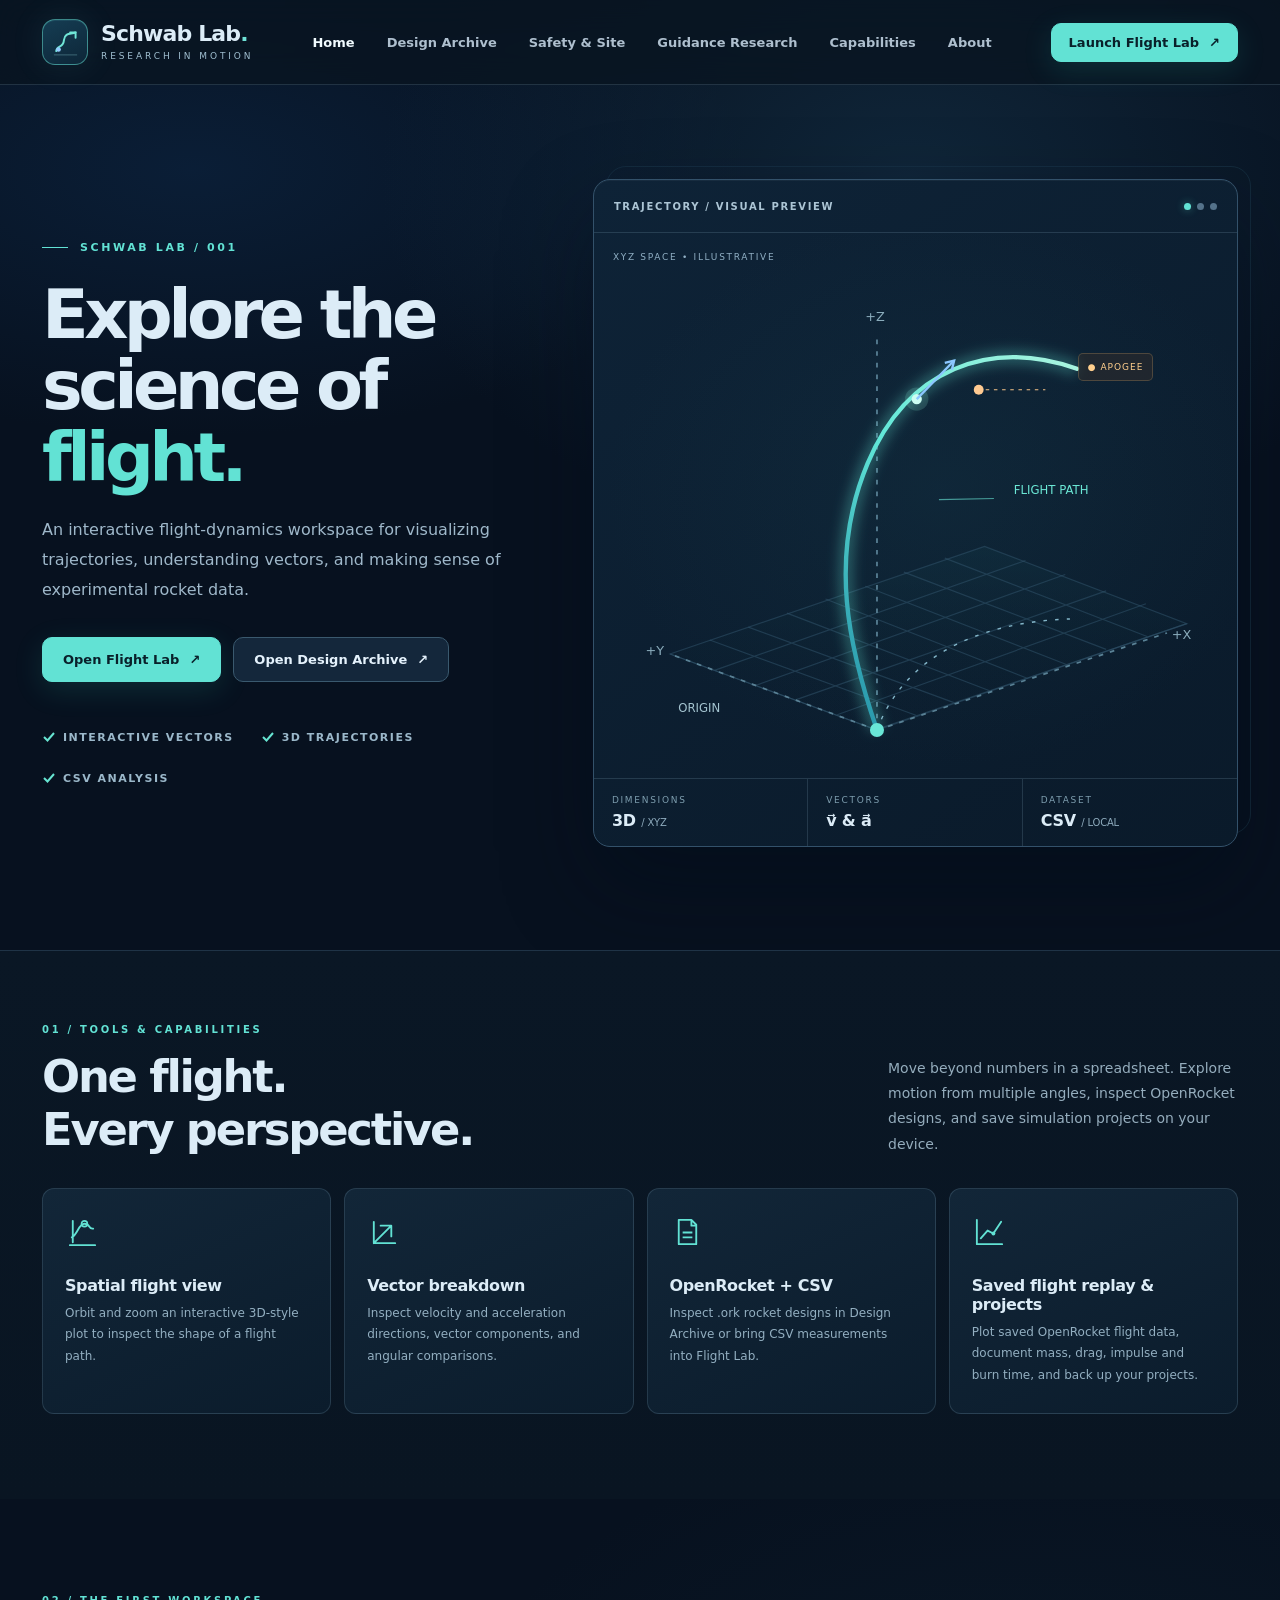
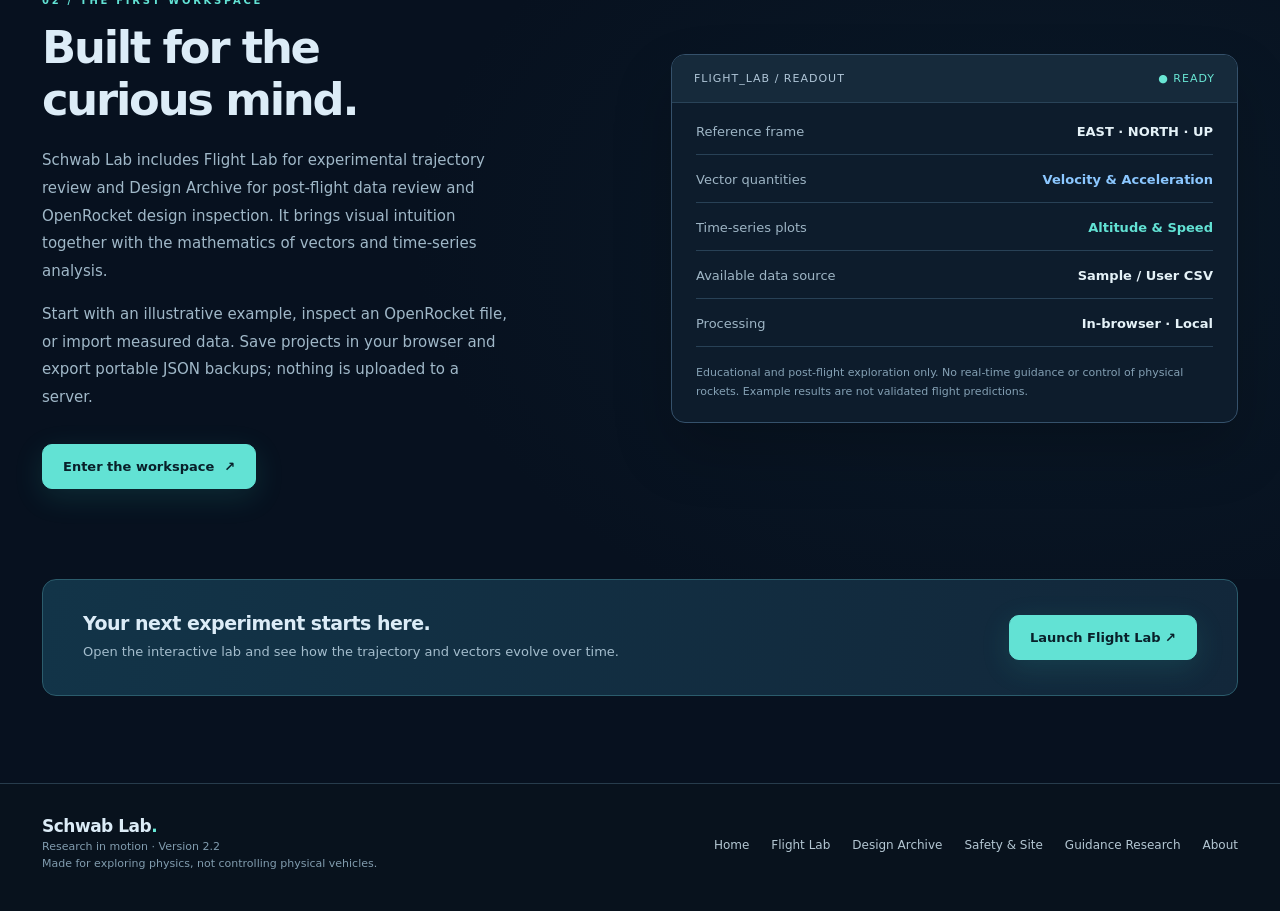
==== commit e9e3ce3e: "Schwab Lab v2.2: add site documentation and regulatory review" ====
--- a/index.html
+++ b/index.html
@@ -12,7 +12,7 @@
 <body>
 <header class="site-nav"><div class="wrap nav-inner">
 <a class="brand" href="index.html" aria-label="Schwab Lab home"><span class="mark"><svg viewBox="0 0 40 40" aria-hidden="true" fill="none"><path d="M8 31 C9 23,17 28,18 17 S28 10,33 7" stroke="#70e5d6" stroke-width="2.5" stroke-linecap="round"/><path d="M26 7h7v7" stroke="#70e5d6" stroke-width="2.5" stroke-linecap="round"/><circle cx="11" cy="29" r="3" fill="#94caff"/><path d="M5 36h30" stroke="#4a7885" stroke-width="1"/></svg></span><span><div class="brand-name">Schwab Lab<span style="color:#6fe2d7">.</span></div><div class="brand-tag">RESEARCH IN MOTION</div></span></a>
-<nav class="navlinks" aria-label="Main navigation"><a href="index.html" class="active" aria-current="page">Home</a><a href="physics.html">Design Archive</a><a href="#features">Capabilities</a><a href="#about">About</a></nav>
+<nav class="navlinks" aria-label="Main navigation"><a href="index.html" class="active" aria-current="page">Home</a><a href="physics.html">Design Archive</a><a href="physics.html#siteConditions">Safety &amp; Site</a><a href="physics.html#guidanceResearch">Guidance Research</a><a href="#features">Capabilities</a><a href="#about">About</a></nav>
 <a class="btn btn-primary navcta" href="lab.html">Launch Flight Lab <span aria-hidden="true">↗</span></a>
 </div></header>
 <main>
@@ -35,11 +35,11 @@
 <article class="feature"><svg viewBox="0 0 36 36" fill="none" aria-hidden="true"><path d="M5 31h26M8 28V6M7 23c6-3 7-14 13-14s4 6 9 5" stroke="currentColor" stroke-width="1.9" stroke-linecap="round"/><circle cx="20" cy="9" r="3" stroke="currentColor" stroke-width="1.7"/></svg><h3>Spatial flight view</h3><p>Orbit and zoom an interactive 3D-style plot to inspect the shape of a flight path.</p></article>
 <article class="feature"><svg viewBox="0 0 36 36" fill="none" aria-hidden="true"><path d="M7 29 25 11m0 0v11m0-11H14M7 7v22h22" stroke="currentColor" stroke-width="1.9" stroke-linecap="round" stroke-linejoin="round"/></svg><h3>Vector breakdown</h3><p>Inspect velocity and acceleration directions, vector components, and angular comparisons.</p></article>
 <article class="feature"><svg viewBox="0 0 36 36" fill="none" aria-hidden="true"><path d="M9 5h13l5 5v20H9zM22 5v6h5M13 18h10M13 23h10" stroke="currentColor" stroke-width="1.9" stroke-linejoin="round"/></svg><h3>OpenRocket + CSV</h3><p>Inspect .ork rocket designs in Design Archive or bring CSV measurements into Flight Lab.</p></article>
-<article class="feature"><svg viewBox="0 0 36 36" fill="none" aria-hidden="true"><path d="M5 30V5m0 25h26M9 24l7-8 6 3 8-12" stroke="currentColor" stroke-width="1.9" stroke-linecap="round" stroke-linejoin="round"/><circle cx="22" cy="19" r="2" fill="currentColor"/></svg><h3>Physics &amp; project saving</h3><p>Explore recorded mass, drag, impulse, burn time, and archived OpenRocket simulation results.</p></article>
+<article class="feature"><svg viewBox="0 0 36 36" fill="none" aria-hidden="true"><path d="M5 30V5m0 25h26M9 24l7-8 6 3 8-12" stroke="currentColor" stroke-width="1.9" stroke-linecap="round" stroke-linejoin="round"/><circle cx="22" cy="19" r="2" fill="currentColor"/></svg><h3>Saved flight replay &amp; projects</h3><p>Plot saved OpenRocket flight data, document mass, drag, impulse and burn time, and back up your projects.</p></article>
 </div></div></section>
 <section class="module" id="about"><div class="wrap module-inner"><div><span class="kicker">02 / THE FIRST WORKSPACE</span><h2>Built for the<br>curious mind.</h2><p>Schwab Lab includes Flight Lab for experimental trajectory review and Design Archive for post-flight data review and OpenRocket design inspection. It brings visual intuition together with the mathematics of vectors and time-series analysis.</p><p>Start with an illustrative example, inspect an OpenRocket file, or import measured data. Save projects in your browser and export portable JSON backups; nothing is uploaded to a server.</p><a class="btn btn-primary" href="lab.html">Enter the workspace <span aria-hidden="true">↗</span></a></div><div class="codecard"><div class="codehead"><span>FLIGHT_LAB / READOUT</span><span style="color:#69e6d4">● READY</span></div><div class="code-body"><div class="code-row"><span>Reference frame</span><b>EAST · NORTH · UP</b></div><div class="code-row"><span>Vector quantities</span><b class="blue">Velocity &amp; Acceleration</b></div><div class="code-row"><span>Time-series plots</span><b class="cyan">Altitude &amp; Speed</b></div><div class="code-row"><span>Available data source</span><b>Sample / User CSV</b></div><div class="code-row"><span>Processing</span><b>In-browser · Local</b></div><div class="tiny">Educational and post-flight exploration only. No real-time guidance or control of physical rockets. Example results are not validated flight predictions.</div></div></div></div></section>
 <div class="wrap"><div class="banner"><div><strong>Your next experiment starts here.</strong><p>Open the interactive lab and see how the trajectory and vectors evolve over time.</p></div><a href="lab.html" class="btn btn-primary">Launch Flight Lab ↗</a></div></div>
 </main>
-<footer class="footer"><div class="wrap foot-inner"><div><div style="font-size:17px;font-weight:850;letter-spacing:-.5px">Schwab Lab<span style="color:#67e9d7">.</span></div><p>Research in motion · Version 2.0</p><p>Made for exploring physics, not controlling physical vehicles.</p></div><div class="foot-links"><a href="index.html">Home</a><a href="lab.html">Flight Lab</a><a href="physics.html">Design Archive</a><a href="#about">About</a></div></div></footer>
+<footer class="footer"><div class="wrap foot-inner"><div><div style="font-size:17px;font-weight:850;letter-spacing:-.5px">Schwab Lab<span style="color:#67e9d7">.</span></div><p>Research in motion · Version 2.2</p><p>Made for exploring physics, not controlling physical vehicles.</p></div><div class="foot-links"><a href="index.html">Home</a><a href="lab.html">Flight Lab</a><a href="physics.html">Design Archive</a><a href="physics.html#siteConditions">Safety &amp; Site</a><a href="physics.html#guidanceResearch">Guidance Research</a><a href="#about">About</a></div></div></footer>
 </body>
 </html>
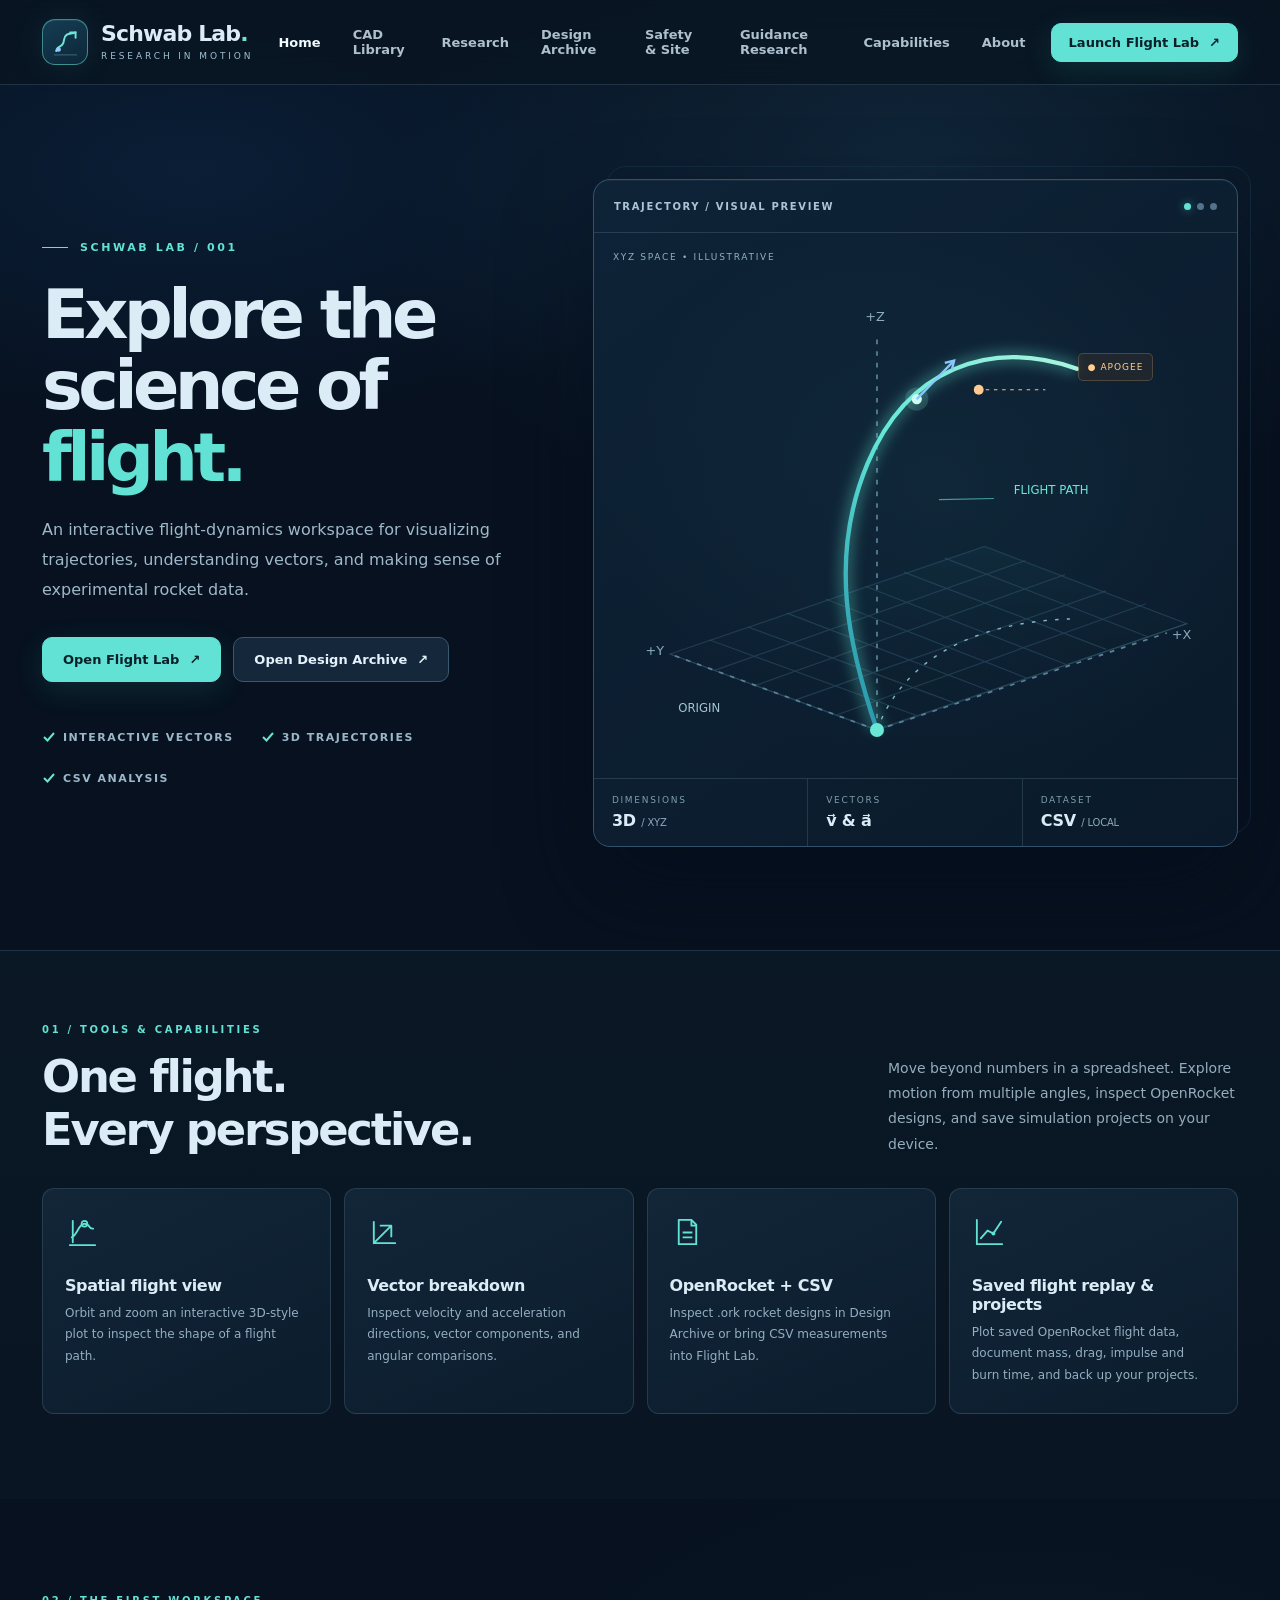
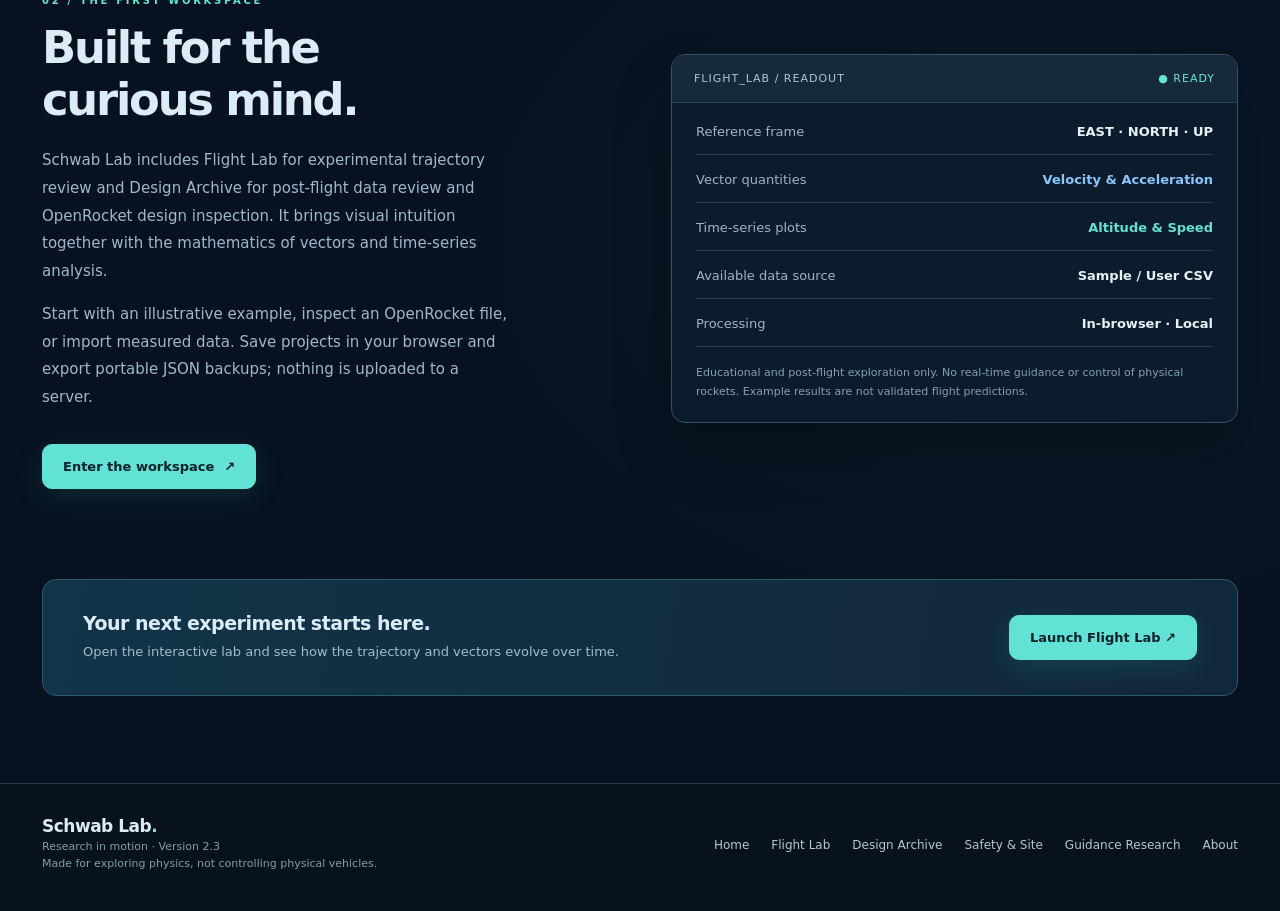
==== commit 897b5c9a: "Schwab Lab v2.3: integrate CAD, guidance, and documentation" ====
--- a/index.html
+++ b/index.html
@@ -12,7 +12,7 @@
 <body>
 <header class="site-nav"><div class="wrap nav-inner">
 <a class="brand" href="index.html" aria-label="Schwab Lab home"><span class="mark"><svg viewBox="0 0 40 40" aria-hidden="true" fill="none"><path d="M8 31 C9 23,17 28,18 17 S28 10,33 7" stroke="#70e5d6" stroke-width="2.5" stroke-linecap="round"/><path d="M26 7h7v7" stroke="#70e5d6" stroke-width="2.5" stroke-linecap="round"/><circle cx="11" cy="29" r="3" fill="#94caff"/><path d="M5 36h30" stroke="#4a7885" stroke-width="1"/></svg></span><span><div class="brand-name">Schwab Lab<span style="color:#6fe2d7">.</span></div><div class="brand-tag">RESEARCH IN MOTION</div></span></a>
-<nav class="navlinks" aria-label="Main navigation"><a href="index.html" class="active" aria-current="page">Home</a><a href="physics.html">Design Archive</a><a href="physics.html#siteConditions">Safety &amp; Site</a><a href="physics.html#guidanceResearch">Guidance Research</a><a href="#features">Capabilities</a><a href="#about">About</a></nav>
+<nav class="navlinks" aria-label="Main navigation"><a href="index.html" class="active" aria-current="page">Home</a><a href="cad.html">CAD Library</a><a href="guidance.html">Research</a><a href="physics.html">Design Archive</a><a href="physics.html#siteConditions">Safety &amp; Site</a><a href="physics.html#guidanceResearch">Guidance Research</a><a href="#features">Capabilities</a><a href="#about">About</a></nav>
 <a class="btn btn-primary navcta" href="lab.html">Launch Flight Lab <span aria-hidden="true">↗</span></a>
 </div></header>
 <main>
@@ -40,6 +40,6 @@
 <section class="module" id="about"><div class="wrap module-inner"><div><span class="kicker">02 / THE FIRST WORKSPACE</span><h2>Built for the<br>curious mind.</h2><p>Schwab Lab includes Flight Lab for experimental trajectory review and Design Archive for post-flight data review and OpenRocket design inspection. It brings visual intuition together with the mathematics of vectors and time-series analysis.</p><p>Start with an illustrative example, inspect an OpenRocket file, or import measured data. Save projects in your browser and export portable JSON backups; nothing is uploaded to a server.</p><a class="btn btn-primary" href="lab.html">Enter the workspace <span aria-hidden="true">↗</span></a></div><div class="codecard"><div class="codehead"><span>FLIGHT_LAB / READOUT</span><span style="color:#69e6d4">● READY</span></div><div class="code-body"><div class="code-row"><span>Reference frame</span><b>EAST · NORTH · UP</b></div><div class="code-row"><span>Vector quantities</span><b class="blue">Velocity &amp; Acceleration</b></div><div class="code-row"><span>Time-series plots</span><b class="cyan">Altitude &amp; Speed</b></div><div class="code-row"><span>Available data source</span><b>Sample / User CSV</b></div><div class="code-row"><span>Processing</span><b>In-browser · Local</b></div><div class="tiny">Educational and post-flight exploration only. No real-time guidance or control of physical rockets. Example results are not validated flight predictions.</div></div></div></div></section>
 <div class="wrap"><div class="banner"><div><strong>Your next experiment starts here.</strong><p>Open the interactive lab and see how the trajectory and vectors evolve over time.</p></div><a href="lab.html" class="btn btn-primary">Launch Flight Lab ↗</a></div></div>
 </main>
-<footer class="footer"><div class="wrap foot-inner"><div><div style="font-size:17px;font-weight:850;letter-spacing:-.5px">Schwab Lab<span style="color:#67e9d7">.</span></div><p>Research in motion · Version 2.2</p><p>Made for exploring physics, not controlling physical vehicles.</p></div><div class="foot-links"><a href="index.html">Home</a><a href="lab.html">Flight Lab</a><a href="physics.html">Design Archive</a><a href="physics.html#siteConditions">Safety &amp; Site</a><a href="physics.html#guidanceResearch">Guidance Research</a><a href="#about">About</a></div></div></footer>
+<footer class="footer"><div class="wrap foot-inner"><div><div style="font-size:17px;font-weight:850;letter-spacing:-.5px">Schwab Lab<span style="color:#67e9d7">.</span></div><p>Research in motion · Version 2.3</p><p>Made for exploring physics, not controlling physical vehicles.</p></div><div class="foot-links"><a href="index.html">Home</a><a href="lab.html">Flight Lab</a><a href="physics.html">Design Archive</a><a href="physics.html#siteConditions">Safety &amp; Site</a><a href="physics.html#guidanceResearch">Guidance Research</a><a href="#about">About</a></div></div></footer>
 </body>
 </html>
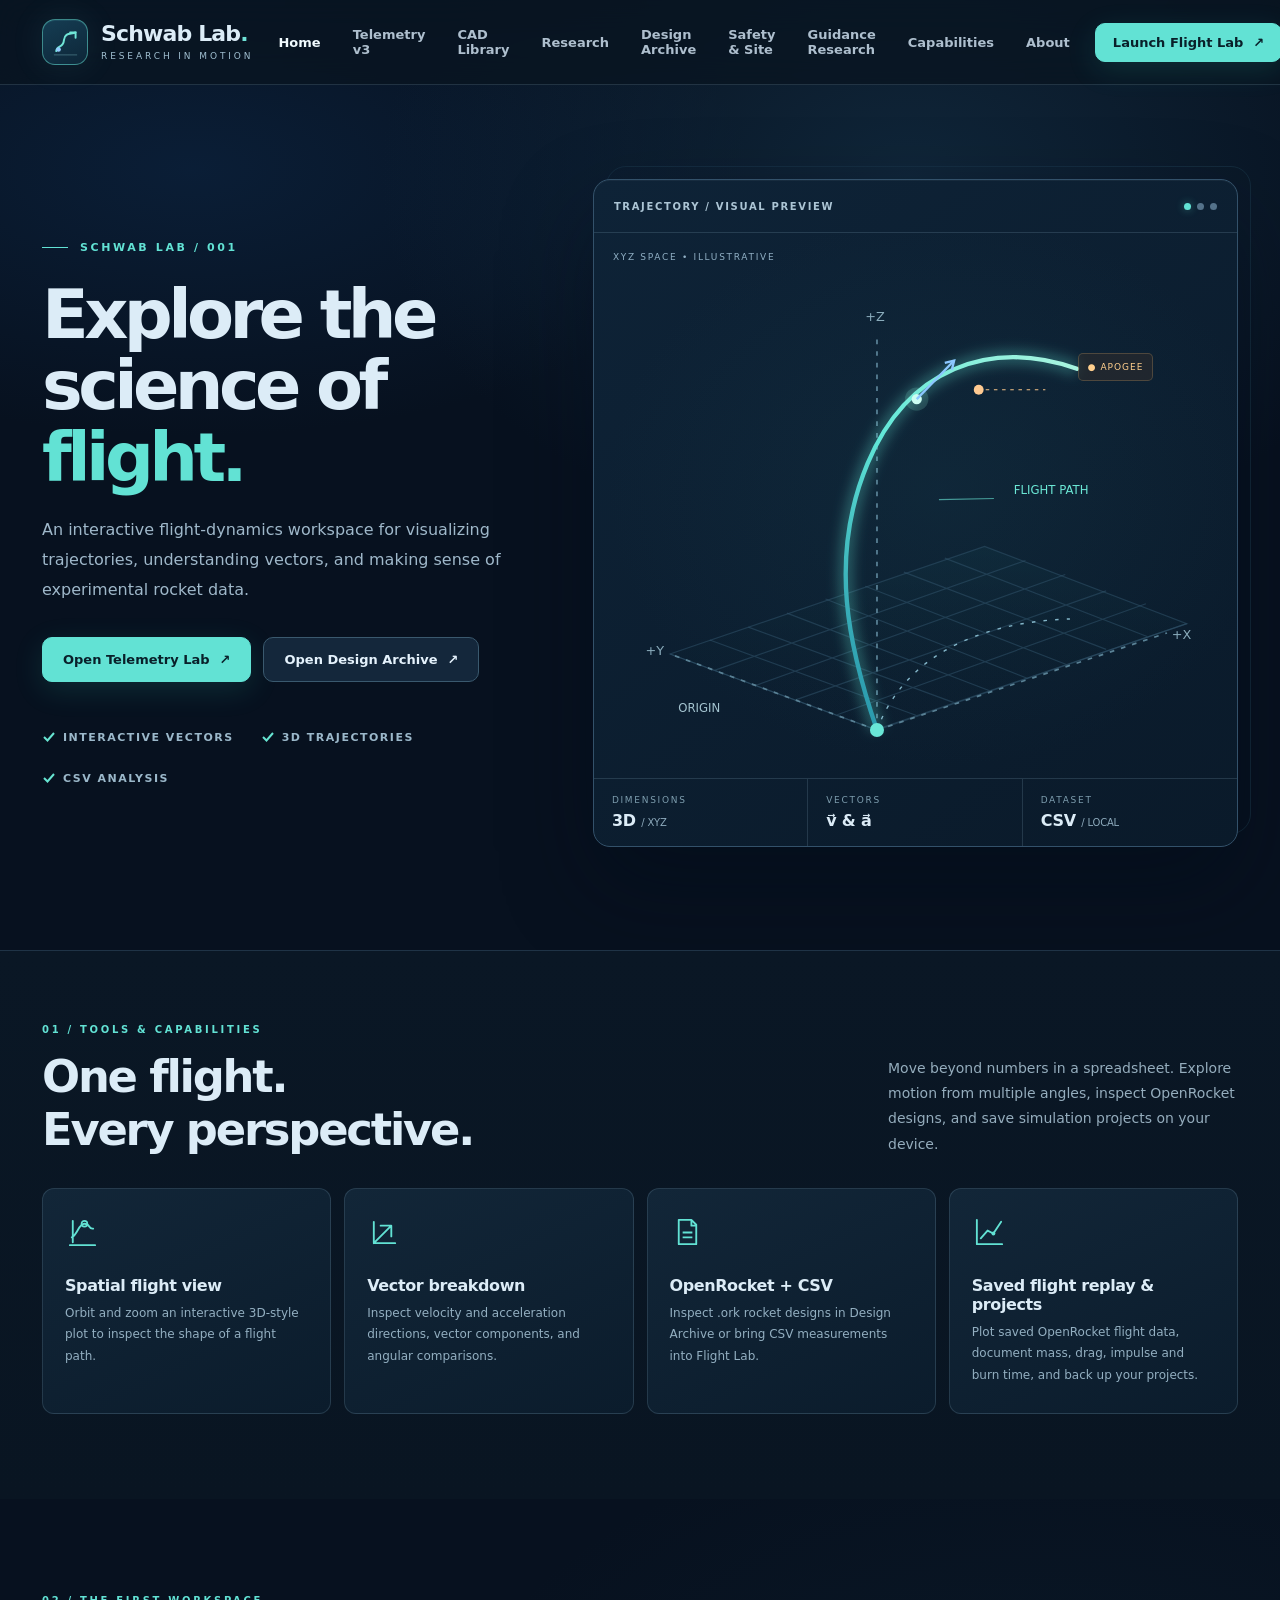
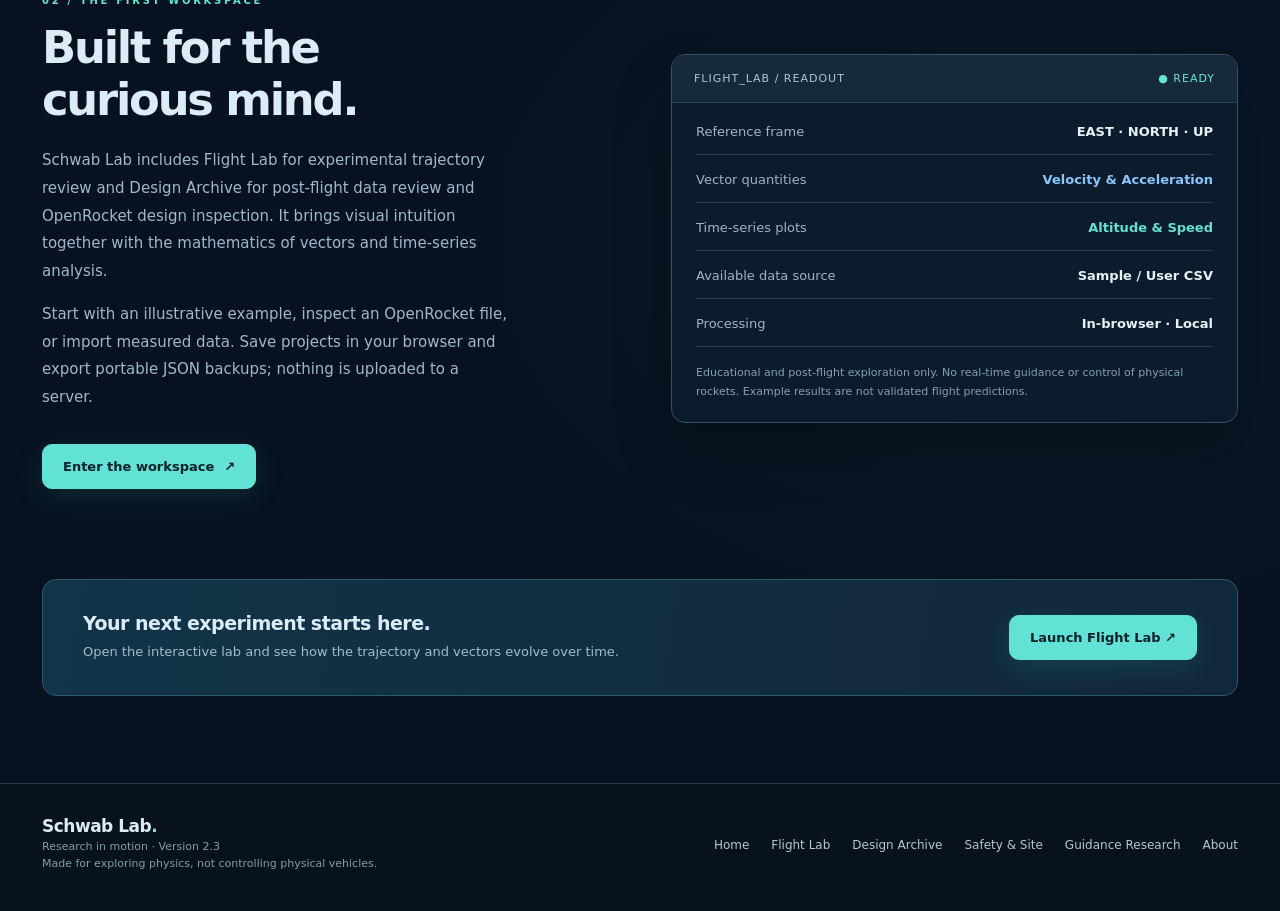
==== commit 6f5ddd61: "Connect telemetry and validation research workspace" ====
--- a/index.html
+++ b/index.html
@@ -12,12 +12,12 @@
 <body>
 <header class="site-nav"><div class="wrap nav-inner">
 <a class="brand" href="index.html" aria-label="Schwab Lab home"><span class="mark"><svg viewBox="0 0 40 40" aria-hidden="true" fill="none"><path d="M8 31 C9 23,17 28,18 17 S28 10,33 7" stroke="#70e5d6" stroke-width="2.5" stroke-linecap="round"/><path d="M26 7h7v7" stroke="#70e5d6" stroke-width="2.5" stroke-linecap="round"/><circle cx="11" cy="29" r="3" fill="#94caff"/><path d="M5 36h30" stroke="#4a7885" stroke-width="1"/></svg></span><span><div class="brand-name">Schwab Lab<span style="color:#6fe2d7">.</span></div><div class="brand-tag">RESEARCH IN MOTION</div></span></a>
-<nav class="navlinks" aria-label="Main navigation"><a href="index.html" class="active" aria-current="page">Home</a><a href="cad.html">CAD Library</a><a href="guidance.html">Research</a><a href="physics.html">Design Archive</a><a href="physics.html#siteConditions">Safety &amp; Site</a><a href="physics.html#guidanceResearch">Guidance Research</a><a href="#features">Capabilities</a><a href="#about">About</a></nav>
+<nav class="navlinks" aria-label="Main navigation"><a href="index.html" class="active" aria-current="page">Home</a><a href="telemetry.html">Telemetry v3</a><a href="cad.html">CAD Library</a><a href="guidance.html">Research</a><a href="physics.html">Design Archive</a><a href="physics.html#siteConditions">Safety &amp; Site</a><a href="physics.html#guidanceResearch">Guidance Research</a><a href="#features">Capabilities</a><a href="#about">About</a></nav>
 <a class="btn btn-primary navcta" href="lab.html">Launch Flight Lab <span aria-hidden="true">↗</span></a>
 </div></header>
 <main>
 <section class="wrap hero">
-<div><div class="overline">SCHWAB LAB / 001</div><h1>Explore the<br>science of<br><em>flight.</em></h1><p class="lead">An interactive flight-dynamics workspace for visualizing trajectories, understanding vectors, and making sense of experimental rocket data.</p><div class="hero-actions"><a class="btn btn-primary" href="lab.html">Open Flight Lab <span aria-hidden="true">↗</span></a><a class="btn btn-secondary" href="physics.html">Open Design Archive <span aria-hidden="true">↗</span></a></div><div class="microline"><span><svg width="14" height="14" viewBox="0 0 14 14" fill="none" aria-hidden="true"><path d="m2 7 3.5 3.5L12 3" stroke="currentColor" stroke-width="2"/></svg>Interactive vectors</span><span><svg width="14" height="14" viewBox="0 0 14 14" fill="none" aria-hidden="true"><path d="m2 7 3.5 3.5L12 3" stroke="currentColor" stroke-width="2"/></svg>3D trajectories</span><span><svg width="14" height="14" viewBox="0 0 14 14" fill="none" aria-hidden="true"><path d="m2 7 3.5 3.5L12 3" stroke="currentColor" stroke-width="2"/></svg>CSV analysis</span></div></div>
+<div><div class="overline">SCHWAB LAB / 001</div><h1>Explore the<br>science of<br><em>flight.</em></h1><p class="lead">An interactive flight-dynamics workspace for visualizing trajectories, understanding vectors, and making sense of experimental rocket data.</p><div class="hero-actions"><a class="btn btn-primary" href="telemetry.html">Open Telemetry Lab <span aria-hidden="true">↗</span></a><a class="btn btn-secondary" href="physics.html">Open Design Archive <span aria-hidden="true">↗</span></a></div><div class="microline"><span><svg width="14" height="14" viewBox="0 0 14 14" fill="none" aria-hidden="true"><path d="m2 7 3.5 3.5L12 3" stroke="currentColor" stroke-width="2"/></svg>Interactive vectors</span><span><svg width="14" height="14" viewBox="0 0 14 14" fill="none" aria-hidden="true"><path d="m2 7 3.5 3.5L12 3" stroke="currentColor" stroke-width="2"/></svg>3D trajectories</span><span><svg width="14" height="14" viewBox="0 0 14 14" fill="none" aria-hidden="true"><path d="m2 7 3.5 3.5L12 3" stroke="currentColor" stroke-width="2"/></svg>CSV analysis</span></div></div>
 <div style="position:relative"><div class="viz-outline"></div><div class="viz-card"><div class="viz-top"><span>Trajectory / Visual Preview</span><span class="lights" aria-label="Illustration"><i></i><i></i><i></i></span></div>
 <div class="viz-stage"><span class="stage-label">XYZ SPACE • ILLUSTRATIVE</span><span class="apogee-flag">● APOGEE</span>
 <svg viewBox="0 0 550 450" role="img" aria-label="Illustrative 3D-style rocket trajectory plotted above an isometric grid">
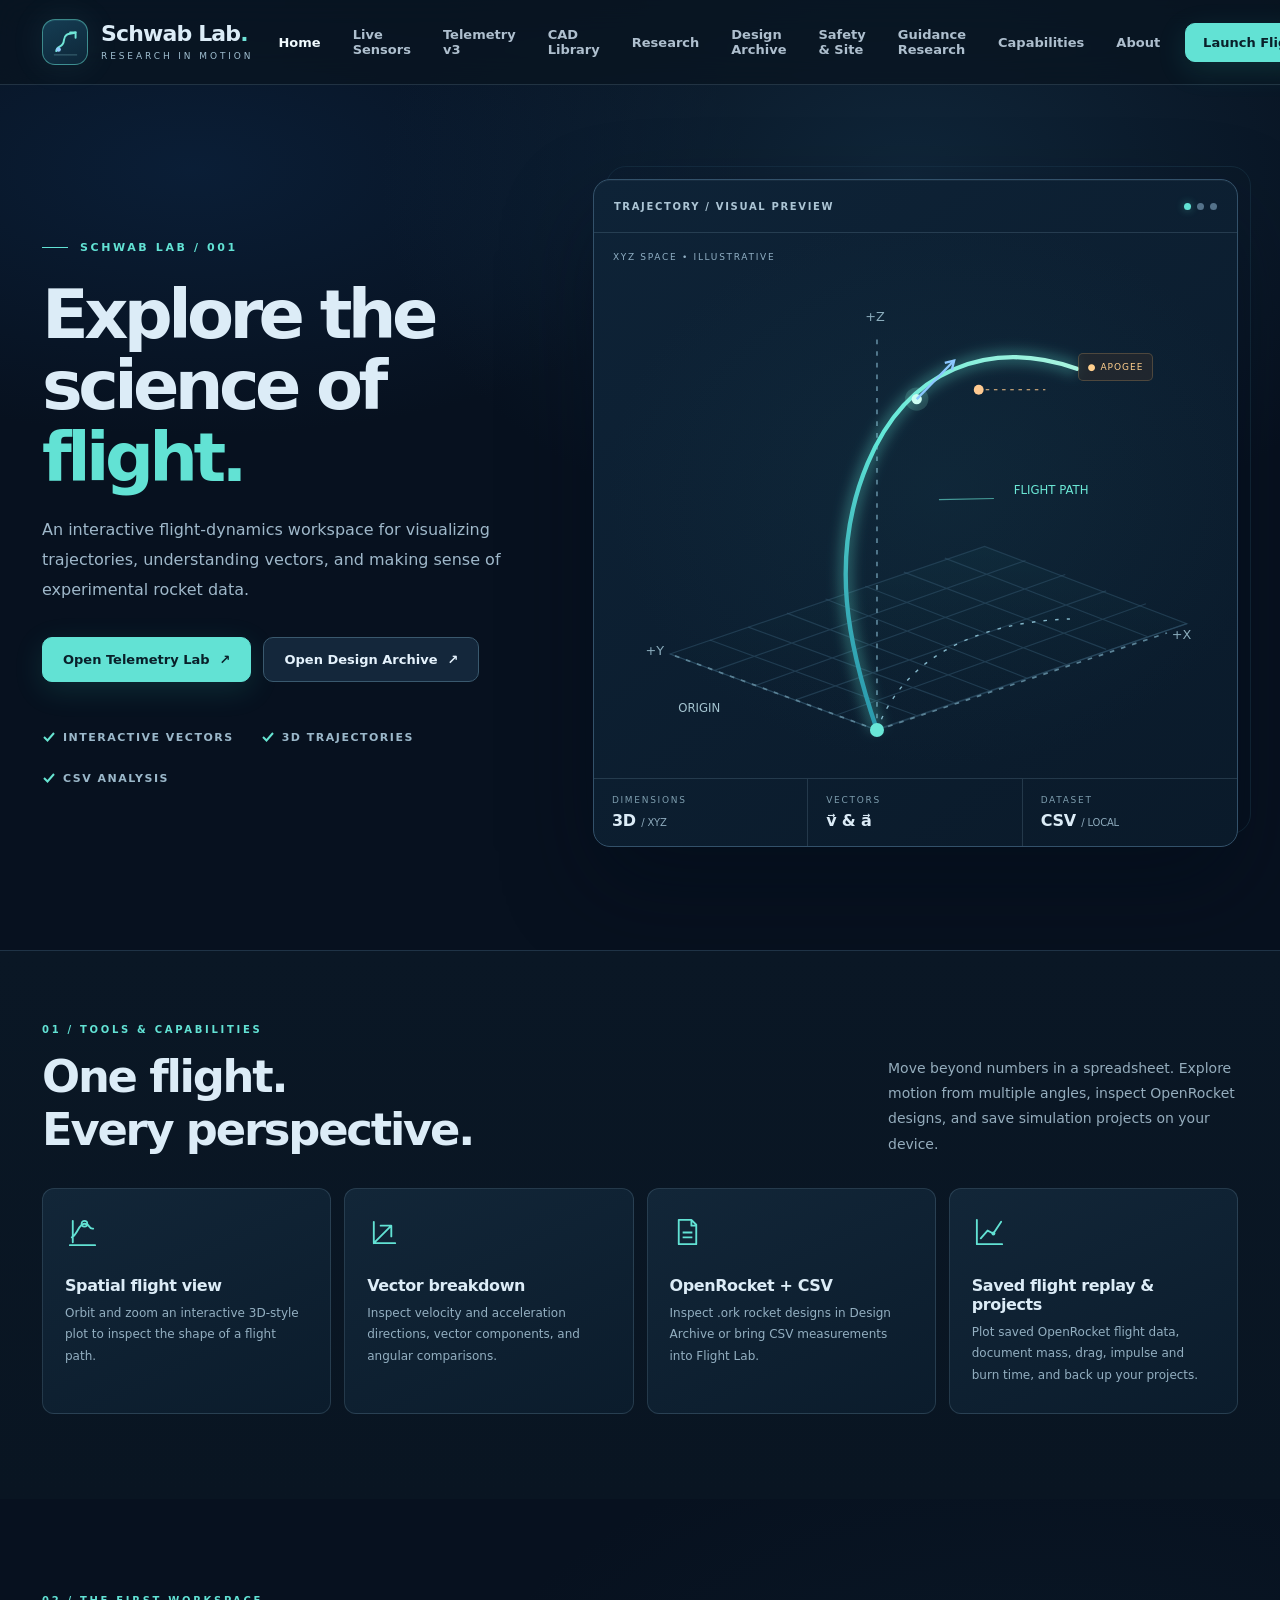
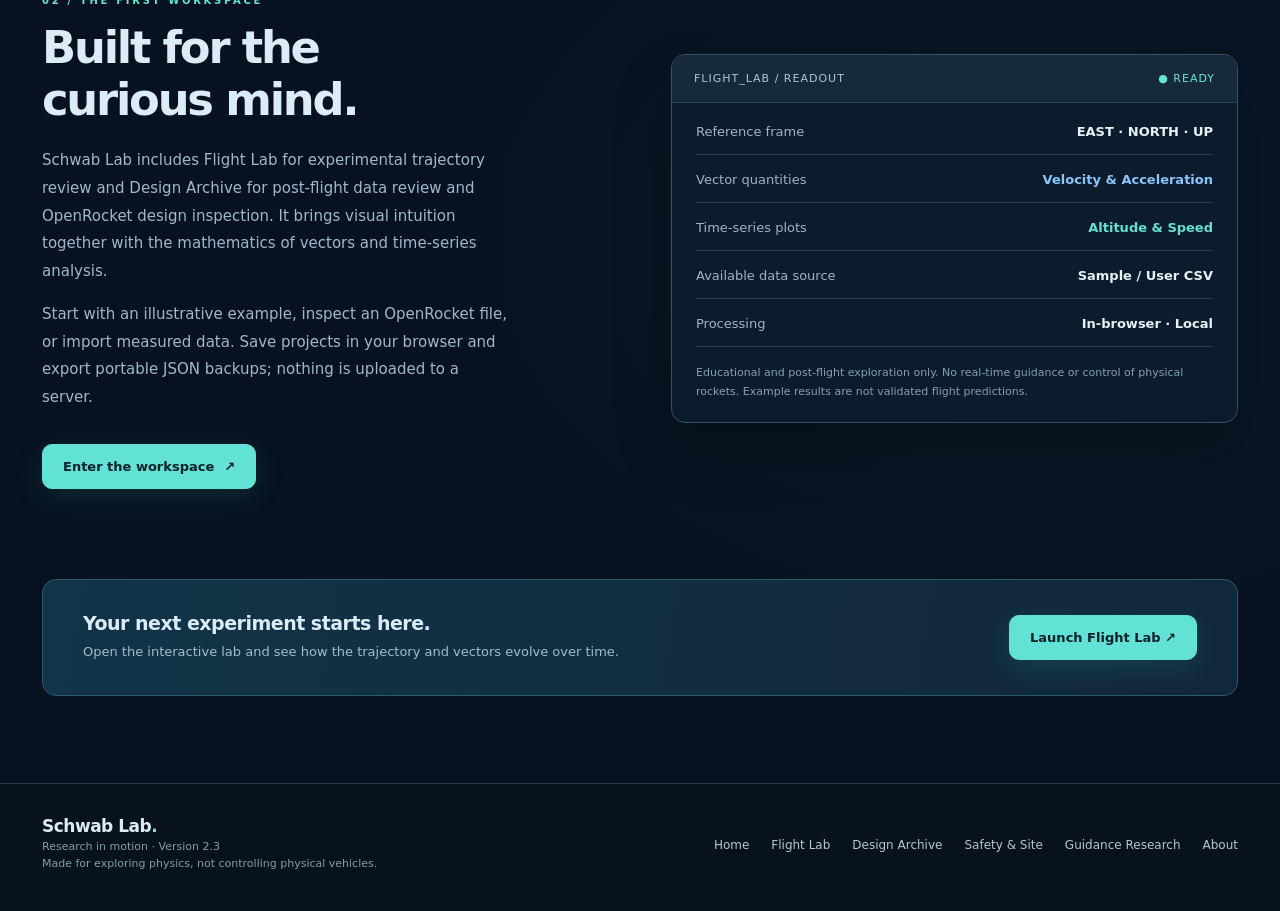
==== commit 6dad5aae: "Integrate Live Sensors v3.1 navigation and documentation" ====
--- a/index.html
+++ b/index.html
@@ -12,7 +12,7 @@
 <body>
 <header class="site-nav"><div class="wrap nav-inner">
 <a class="brand" href="index.html" aria-label="Schwab Lab home"><span class="mark"><svg viewBox="0 0 40 40" aria-hidden="true" fill="none"><path d="M8 31 C9 23,17 28,18 17 S28 10,33 7" stroke="#70e5d6" stroke-width="2.5" stroke-linecap="round"/><path d="M26 7h7v7" stroke="#70e5d6" stroke-width="2.5" stroke-linecap="round"/><circle cx="11" cy="29" r="3" fill="#94caff"/><path d="M5 36h30" stroke="#4a7885" stroke-width="1"/></svg></span><span><div class="brand-name">Schwab Lab<span style="color:#6fe2d7">.</span></div><div class="brand-tag">RESEARCH IN MOTION</div></span></a>
-<nav class="navlinks" aria-label="Main navigation"><a href="index.html" class="active" aria-current="page">Home</a><a href="telemetry.html">Telemetry v3</a><a href="cad.html">CAD Library</a><a href="guidance.html">Research</a><a href="physics.html">Design Archive</a><a href="physics.html#siteConditions">Safety &amp; Site</a><a href="physics.html#guidanceResearch">Guidance Research</a><a href="#features">Capabilities</a><a href="#about">About</a></nav>
+<nav class="navlinks" aria-label="Main navigation"><a href="index.html" class="active" aria-current="page">Home</a><a href="live.html">Live Sensors</a><a href="telemetry.html">Telemetry v3</a><a href="cad.html">CAD Library</a><a href="guidance.html">Research</a><a href="physics.html">Design Archive</a><a href="physics.html#siteConditions">Safety &amp; Site</a><a href="physics.html#guidanceResearch">Guidance Research</a><a href="#features">Capabilities</a><a href="#about">About</a></nav>
 <a class="btn btn-primary navcta" href="lab.html">Launch Flight Lab <span aria-hidden="true">↗</span></a>
 </div></header>
 <main>
